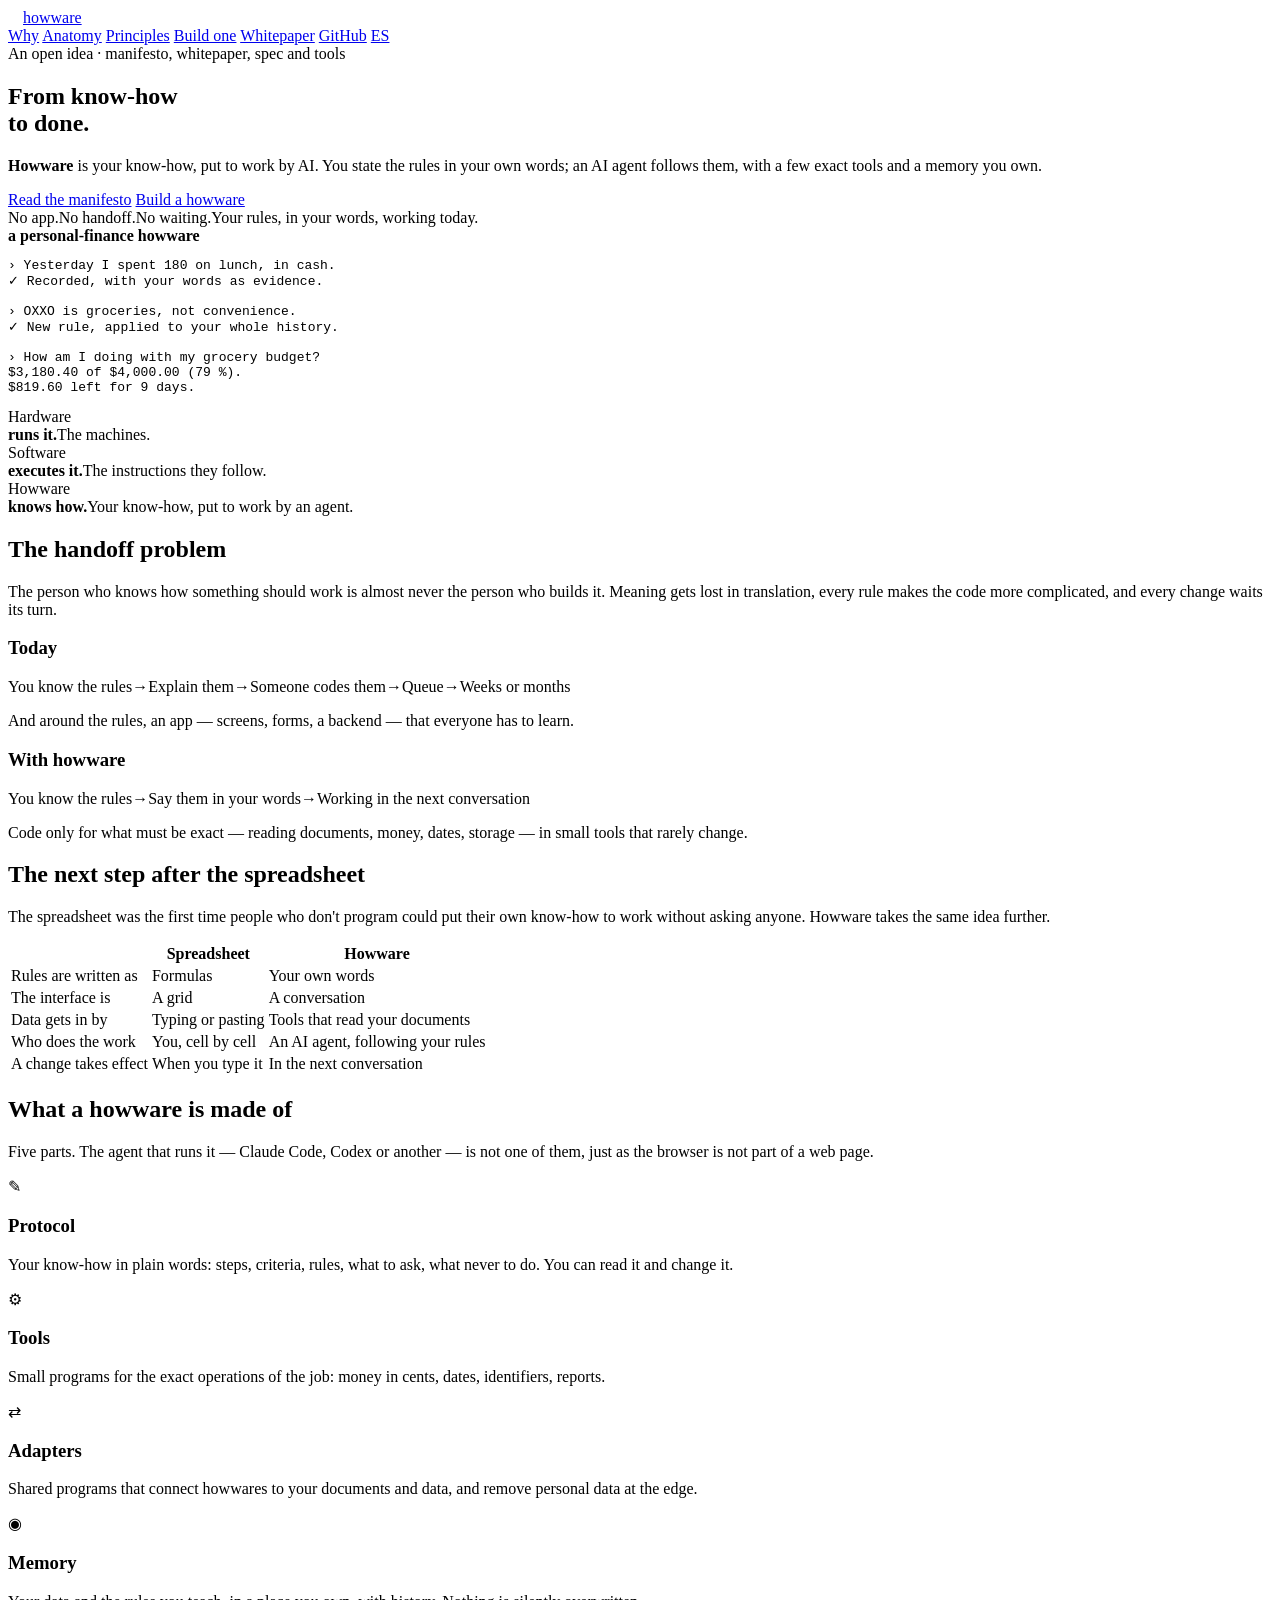
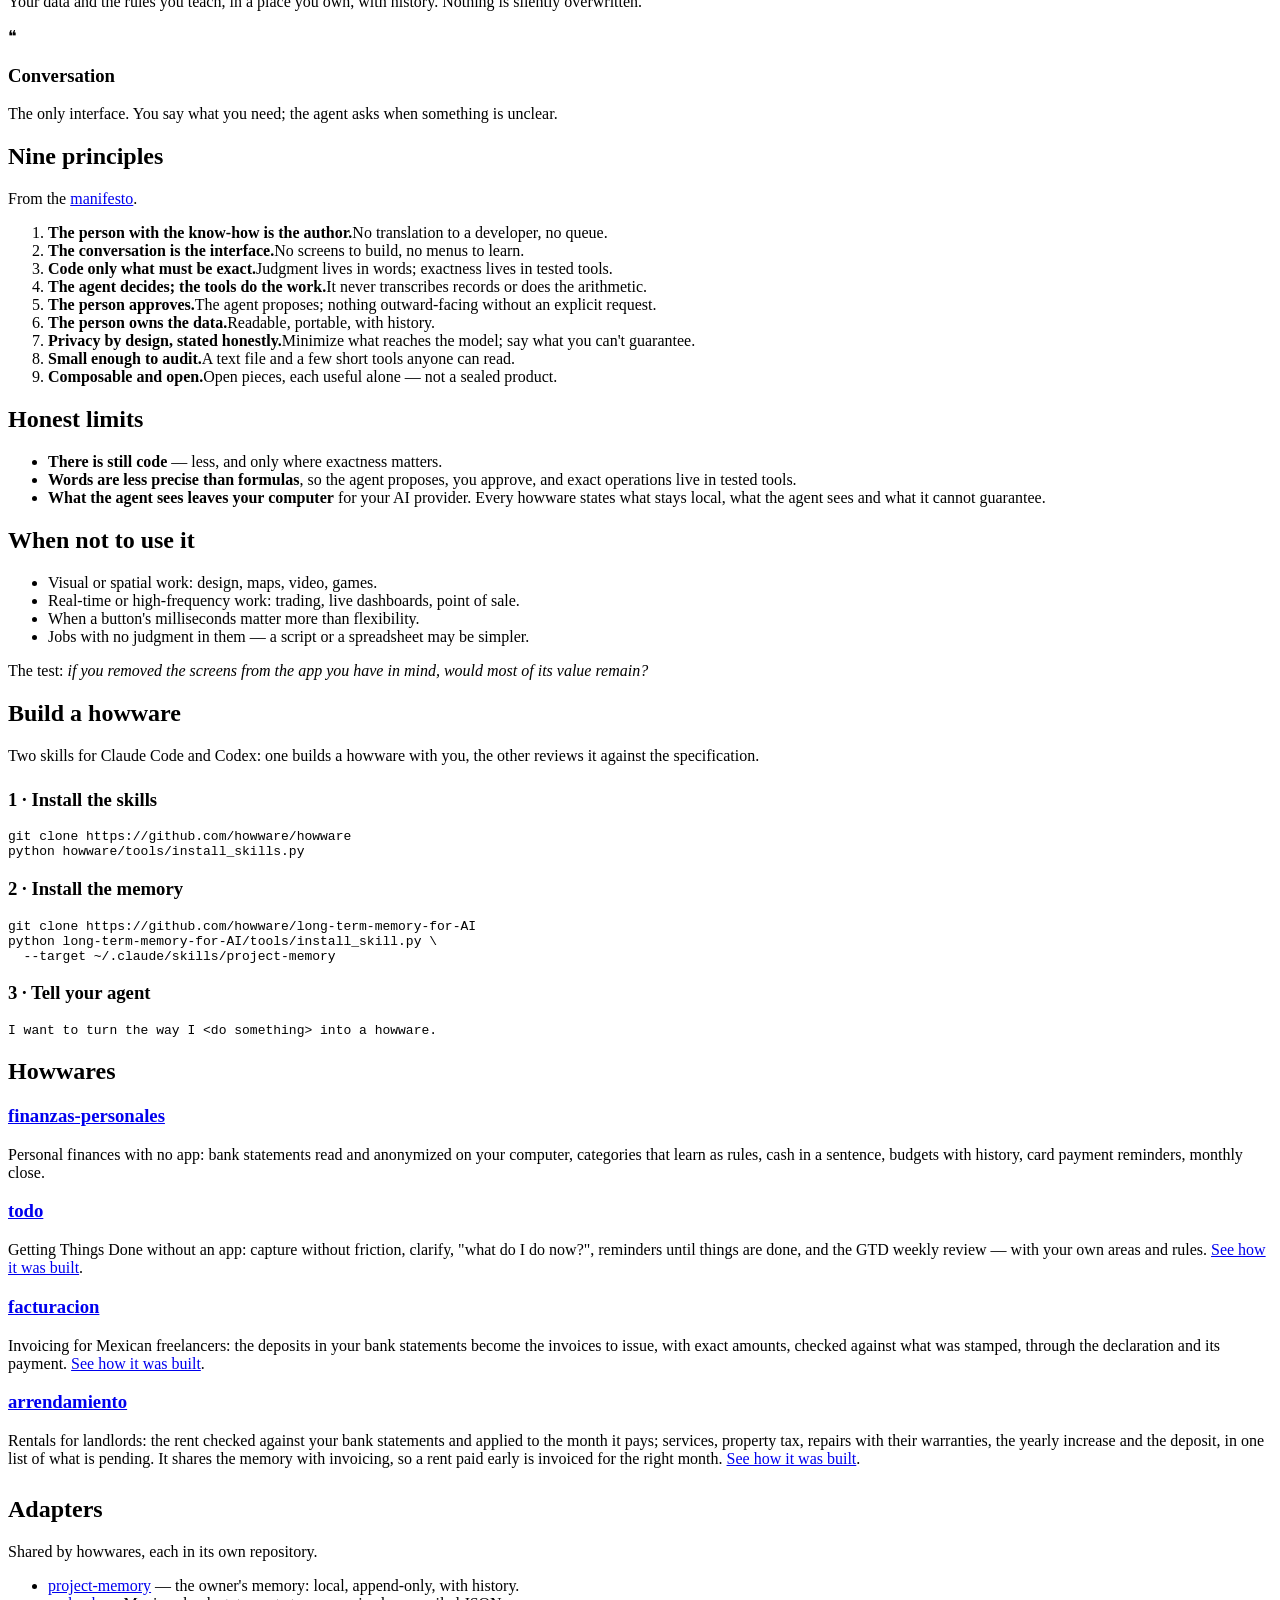
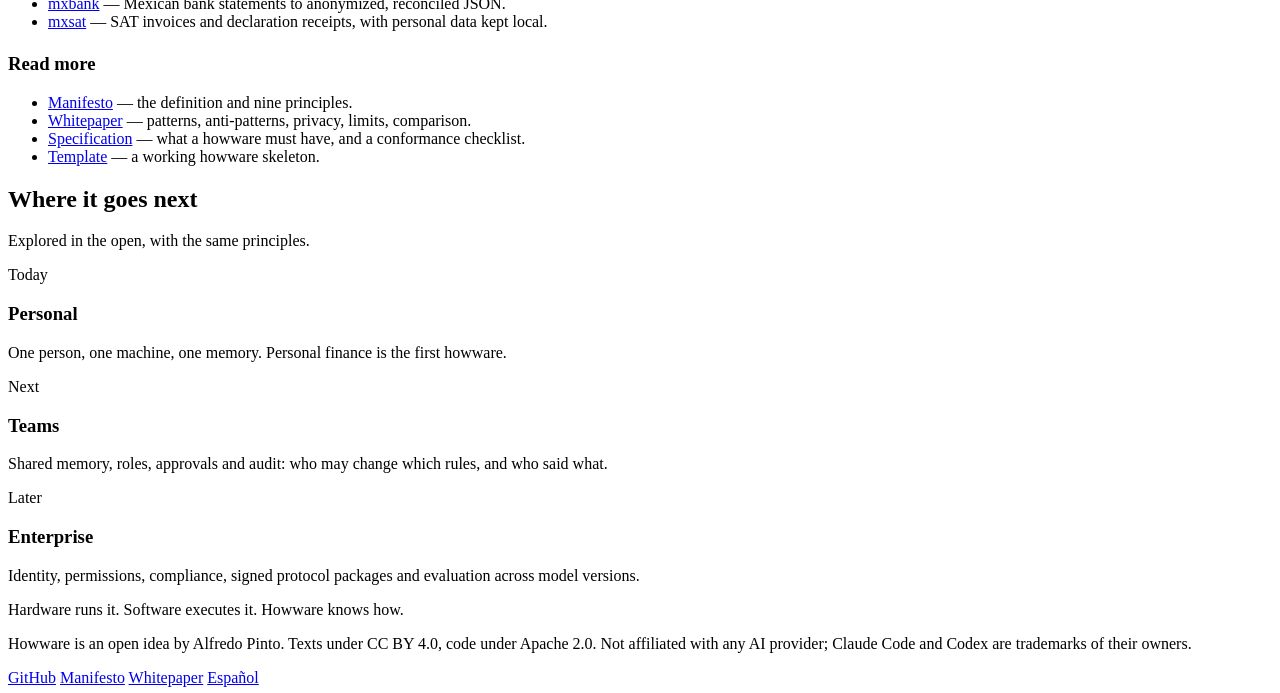
==== index.html @ 6122b5ae "List the arrendamiento howware" ====
<!doctype html>
<html lang="en">
<head>
<meta charset="utf-8">
<meta name="viewport" content="width=device-width, initial-scale=1">
<title>Howware · From know-how to done</title>
<meta name="description" content="Howware: your know-how, put to work by AI. State the rules in your own words; an AI agent follows them, with a few exact tools and a memory you own. No app to build, no one to hand it off to, no waiting.">
<meta property="og:title" content="Howware · From know-how to done">
<meta property="og:description" content="Your know-how, put to work by AI. No app to build, no one to hand it off to, no waiting. The next step after the spreadsheet.">
<meta property="og:type" content="website">
<meta property="og:url" content="https://howware.org/">
<link rel="alternate" hreflang="es" href="https://howware.org/es/">
<link rel="icon" href="data:image/svg+xml,%3Csvg xmlns='http://www.w3.org/2000/svg' viewBox='0 0 32 32'%3E%3Crect width='32' height='32' rx='7' fill='%235a45d6'/%3E%3Cpath d='M10 9v14M22 9v14M10 16h12' stroke='white' stroke-width='3' stroke-linecap='round'/%3E%3C/svg%3E">
<link rel="stylesheet" href="assets/style.css">
</head>
<body>

<header class="nav">
  <div class="wrap">
    <a class="brand" href="./"><span class="logo" aria-hidden="true"><svg width="15" height="15" viewBox="0 0 16 16" fill="none"><path d="M4 2.5v11M12 2.5v11M4 8h8" stroke="#fff" stroke-width="2.2" stroke-linecap="round"/></svg></span>howware</a>
    <nav>
      <a href="#why">Why</a>
      <a href="#anatomy">Anatomy</a>
      <a href="#principles">Principles</a>
      <a href="#build">Build one</a>
      <a href="https://github.com/howware/howware/blob/main/docs/whitepaper.md">Whitepaper</a>
      <a class="keep" href="https://github.com/howware/howware">GitHub</a>
      <a class="keep lang" href="es/" hreflang="es" lang="es">ES</a>
    </nav>
  </div>
</header>

<main>
  <section class="hero">
    <div class="wrap hero-grid">
      <div>
        <span class="eyebrow">An open idea · manifesto, whitepaper, spec and tools</span>
        <h1>From know-how<br>to <span class="hl">done</span>.</h1>
        <p class="lead"><b>Howware</b> is your know-how, put to work by AI. You state the rules in your own words; an AI agent follows them, with a few exact tools and a memory you own.</p>
        <div class="cta">
          <a class="btn primary" href="https://github.com/howware/howware/blob/main/MANIFESTO.md">Read the manifesto</a>
          <a class="btn" href="#build">Build a howware</a>
        </div>
        <div class="slogans"><span>No app.</span><span>No handoff.</span><span>No waiting.</span><span>Your rules, in your words, working today.</span></div>
      </div>
      <div class="term" role="img" aria-label="Example conversation with a personal finance howware">
        <div class="term-bar"><i></i><i></i><i></i><b>a personal-finance howware</b></div>
<pre><span class="u">› Yesterday I spent 180 on lunch, in cash.</span>
<span class="ok">✓</span> Recorded, with your words as evidence.

<span class="u">› OXXO is groceries, not convenience.</span>
<span class="ok">✓</span> New rule, applied to your whole history.

<span class="u">› How am I doing with my grocery budget?</span>
$3,180.40 of $4,000.00 (79 %).
<span class="p">$819.60 left for 9 days.</span></pre>
      </div>
    </div>
  </section>

  <section class="alt">
    <div class="wrap">
      <div class="layers">
        <div class="layer"><div class="k">Hardware</div><b>runs it.</b><span>The machines.</span></div>
        <div class="layer"><div class="k">Software</div><b>executes it.</b><span>The instructions they follow.</span></div>
        <div class="layer now"><div class="k">Howware</div><b>knows how.</b><span>Your know-how, put to work by an agent.</span></div>
      </div>
    </div>
  </section>

  <section id="why">
    <div class="wrap">
      <h2>The handoff problem</h2>
      <p class="sub">The person who knows how something should work is almost never the person who builds it. Meaning gets lost in translation, every rule makes the code more complicated, and every change waits its turn.</p>
      <div class="lanes">
        <div class="lane old">
          <h3>Today</h3>
          <div class="flow"><span class="step">You know the rules</span><span class="arrow">→</span><span class="step">Explain them</span><span class="arrow">→</span><span class="step">Someone codes them</span><span class="arrow">→</span><span class="step">Queue</span><span class="arrow">→</span><span class="step slow">Weeks or months</span></div>
          <p>And around the rules, an app — screens, forms, a backend — that everyone has to learn.</p>
        </div>
        <div class="lane new">
          <h3>With howware</h3>
          <div class="flow"><span class="step">You know the rules</span><span class="arrow">→</span><span class="step">Say them in your words</span><span class="arrow">→</span><span class="step fast">Working in the next conversation</span></div>
          <p>Code only for what must be exact — reading documents, money, dates, storage — in small tools that rarely change.</p>
        </div>
      </div>
    </div>
  </section>

  <section class="alt">
    <div class="wrap">
      <h2>The next step after the spreadsheet</h2>
      <p class="sub">The spreadsheet was the first time people who don't program could put their own know-how to work without asking anyone. Howware takes the same idea further.</p>
      <div class="tablewrap">
        <table class="cmp">
          <thead><tr><th></th><th>Spreadsheet</th><th>Howware</th></tr></thead>
          <tbody>
            <tr><td>Rules are written as</td><td>Formulas</td><td>Your own words</td></tr>
            <tr><td>The interface is</td><td>A grid</td><td>A conversation</td></tr>
            <tr><td>Data gets in by</td><td>Typing or pasting</td><td>Tools that read your documents</td></tr>
            <tr><td>Who does the work</td><td>You, cell by cell</td><td>An AI agent, following your rules</td></tr>
            <tr><td>A change takes effect</td><td>When you type it</td><td>In the next conversation</td></tr>
          </tbody>
        </table>
      </div>
    </div>
  </section>

  <section id="anatomy">
    <div class="wrap">
      <h2>What a howware is made of</h2>
      <p class="sub">Five parts. The agent that runs it — Claude Code, Codex or another — is not one of them, just as the browser is not part of a web page.</p>
      <div class="grid5">
        <div class="card"><div class="ic" aria-hidden="true">✎</div><h3>Protocol</h3><p>Your know-how in plain words: steps, criteria, rules, what to ask, what never to do. You can read it and change it.</p></div>
        <div class="card"><div class="ic" aria-hidden="true">⚙</div><h3>Tools</h3><p>Small programs for the exact operations of the job: money in cents, dates, identifiers, reports.</p></div>
        <div class="card"><div class="ic" aria-hidden="true">⇄</div><h3>Adapters</h3><p>Shared programs that connect howwares to your documents and data, and remove personal data at the edge.</p></div>
        <div class="card"><div class="ic" aria-hidden="true">◉</div><h3>Memory</h3><p>Your data and the rules you teach, in a place you own, with history. Nothing is silently overwritten.</p></div>
        <div class="card"><div class="ic" aria-hidden="true">❝</div><h3>Conversation</h3><p>The only interface. You say what you need; the agent asks when something is unclear.</p></div>
      </div>
    </div>
  </section>

  <section id="principles" class="alt">
    <div class="wrap">
      <h2>Nine principles</h2>
      <p class="sub">From the <a href="https://github.com/howware/howware/blob/main/MANIFESTO.md">manifesto</a>.</p>
      <ol class="principles">
        <li><b>The person with the know-how is the author.</b>No translation to a developer, no queue.</li>
        <li><b>The conversation is the interface.</b>No screens to build, no menus to learn.</li>
        <li><b>Code only what must be exact.</b>Judgment lives in words; exactness lives in tested tools.</li>
        <li><b>The agent decides; the tools do the work.</b>It never transcribes records or does the arithmetic.</li>
        <li><b>The person approves.</b>The agent proposes; nothing outward-facing without an explicit request.</li>
        <li><b>The person owns the data.</b>Readable, portable, with history.</li>
        <li><b>Privacy by design, stated honestly.</b>Minimize what reaches the model; say what you can't guarantee.</li>
        <li><b>Small enough to audit.</b>A text file and a few short tools anyone can read.</li>
        <li><b>Composable and open.</b>Open pieces, each useful alone — not a sealed product.</li>
      </ol>
    </div>
  </section>

  <section>
    <div class="wrap grid2">
      <div>
        <h2>Honest limits</h2>
        <ul class="plain">
          <li><b>There is still code</b> — less, and only where exactness matters.</li>
          <li><b>Words are less precise than formulas</b>, so the agent proposes, you approve, and exact operations live in tested tools.</li>
          <li><b>What the agent sees leaves your computer</b> for your AI provider. Every howware states what stays local, what the agent sees and what it cannot guarantee.</li>
        </ul>
      </div>
      <div>
        <h2>When not to use it</h2>
        <ul class="plain">
          <li>Visual or spatial work: design, maps, video, games.</li>
          <li>Real-time or high-frequency work: trading, live dashboards, point of sale.</li>
          <li>When a button's milliseconds matter more than flexibility.</li>
          <li>Jobs with no judgment in them — a script or a spreadsheet may be simpler.</li>
        </ul>
        <p style="color:var(--text-2);margin:14px 0 0">The test: <i>if you removed the screens from the app you have in mind, would most of its value remain?</i></p>
      </div>
    </div>
  </section>

  <section id="build" class="alt install">
    <div class="wrap grid2">
      <div>
        <h2>Build a howware</h2>
        <p class="sub" style="margin-bottom:24px">Two skills for Claude Code and Codex: one builds a howware with you, the other reviews it against the specification.</p>
        <h3>1 · Install the skills</h3>
<pre>git clone https://github.com/howware/howware
python howware/tools/install_skills.py</pre>
        <h3>2 · Install the memory</h3>
<pre>git clone https://github.com/howware/long-term-memory-for-AI
python long-term-memory-for-AI/tools/install_skill.py \
  --target ~/.claude/skills/project-memory</pre>
        <h3>3 · Tell your agent</h3>
<pre>I want to turn the way I &lt;do something&gt; into a howware.</pre>
      </div>
      <div>
        <h2 style="font-size:24px">Howwares</h2>
        <div class="card" style="margin-top:12px">
          <h3><a href="https://github.com/howware/finanzas-personales">finanzas-personales</a></h3>
          <p>Personal finances with no app: bank statements read and anonymized on your computer, categories that learn as rules, cash in a sentence, budgets with history, card payment reminders, monthly close.</p>
        </div>
        <div class="card" style="margin-top:12px">
          <h3><a href="https://github.com/howware/todo">todo</a></h3>
          <p>Getting Things Done without an app: capture without friction, clarify, "what do I do now?", reminders until things are done, and the GTD weekly review — with your own areas and rules. <a href="https://github.com/howware/todo/blob/main/docs/building.md">See how it was built</a>.</p>
        </div>
        <div class="card" style="margin-top:12px">
          <h3><a href="https://github.com/howware/facturacion">facturacion</a></h3>
          <p>Invoicing for Mexican freelancers: the deposits in your bank statements become the invoices to issue, with exact amounts, checked against what was stamped, through the declaration and its payment. <a href="https://github.com/howware/facturacion/blob/main/docs/building.md">See how it was built</a>.</p>
        </div>
        <div class="card" style="margin-top:12px">
          <h3><a href="https://github.com/howware/arrendamiento">arrendamiento</a></h3>
          <p>Rentals for landlords: the rent checked against your bank statements and applied to the month it pays; services, property tax, repairs with their warranties, the yearly increase and the deposit, in one list of what is pending. It shares the memory with invoicing, so a rent paid early is invoiced for the right month. <a href="https://github.com/howware/arrendamiento/blob/main/docs/building.md">See how it was built</a>.</p>
        </div>
        <h2 style="font-size:24px;margin-top:28px">Adapters</h2>
        <p class="sub" style="margin-bottom:0">Shared by howwares, each in its own repository.</p>
        <ul class="plain">
          <li><a href="https://github.com/howware/long-term-memory-for-AI">project-memory</a> — the owner's memory: local, append-only, with history.</li>
          <li><a href="https://github.com/howware/mx-bank-statement-reader">mxbank</a> — Mexican bank statements to anonymized, reconciled JSON.</li>
          <li><a href="https://github.com/howware/mx-sat-documents">mxsat</a> — SAT invoices and declaration receipts, with personal data kept local.</li>
        </ul>
        <h3 style="margin-top:22px">Read more</h3>
        <ul class="plain">
          <li><a href="https://github.com/howware/howware/blob/main/MANIFESTO.md">Manifesto</a> — the definition and nine principles.</li>
          <li><a href="https://github.com/howware/howware/blob/main/docs/whitepaper.md">Whitepaper</a> — patterns, anti-patterns, privacy, limits, comparison.</li>
          <li><a href="https://github.com/howware/howware/blob/main/docs/spec.md">Specification</a> — what a howware must have, and a conformance checklist.</li>
          <li><a href="https://github.com/howware/howware/tree/main/template">Template</a> — a working howware skeleton.</li>
        </ul>
      </div>
    </div>
  </section>

  <section>
    <div class="wrap">
      <h2>Where it goes next</h2>
      <p class="sub">Explored in the open, with the same principles.</p>
      <div class="road">
        <div class="cur"><span class="tag">Today</span><h3>Personal</h3><p>One person, one machine, one memory. Personal finance is the first howware.</p></div>
        <div><span class="tag">Next</span><h3>Teams</h3><p>Shared memory, roles, approvals and audit: who may change which rules, and who said what.</p></div>
        <div><span class="tag">Later</span><h3>Enterprise</h3><p>Identity, permissions, compliance, signed protocol packages and evaluation across model versions.</p></div>
      </div>
    </div>
  </section>

  <section class="alt">
    <div class="wrap">
      <p class="quote">Hardware runs it. Software executes it. <span>Howware knows how.</span></p>
    </div>
  </section>
</main>

<footer>
  <div class="wrap">
    <p>Howware is an open idea by Alfredo Pinto. Texts under CC BY 4.0, code under Apache 2.0. Not affiliated with any AI provider; Claude Code and Codex are trademarks of their owners.</p>
    <nav>
      <a href="https://github.com/howware/howware">GitHub</a>
      <a href="https://github.com/howware/howware/blob/main/MANIFESTO.md">Manifesto</a>
      <a href="https://github.com/howware/howware/blob/main/docs/whitepaper.md">Whitepaper</a>
      <a href="es/" hreflang="es" lang="es">Español</a>
    </nav>
  </div>
</footer>

</body>
</html>
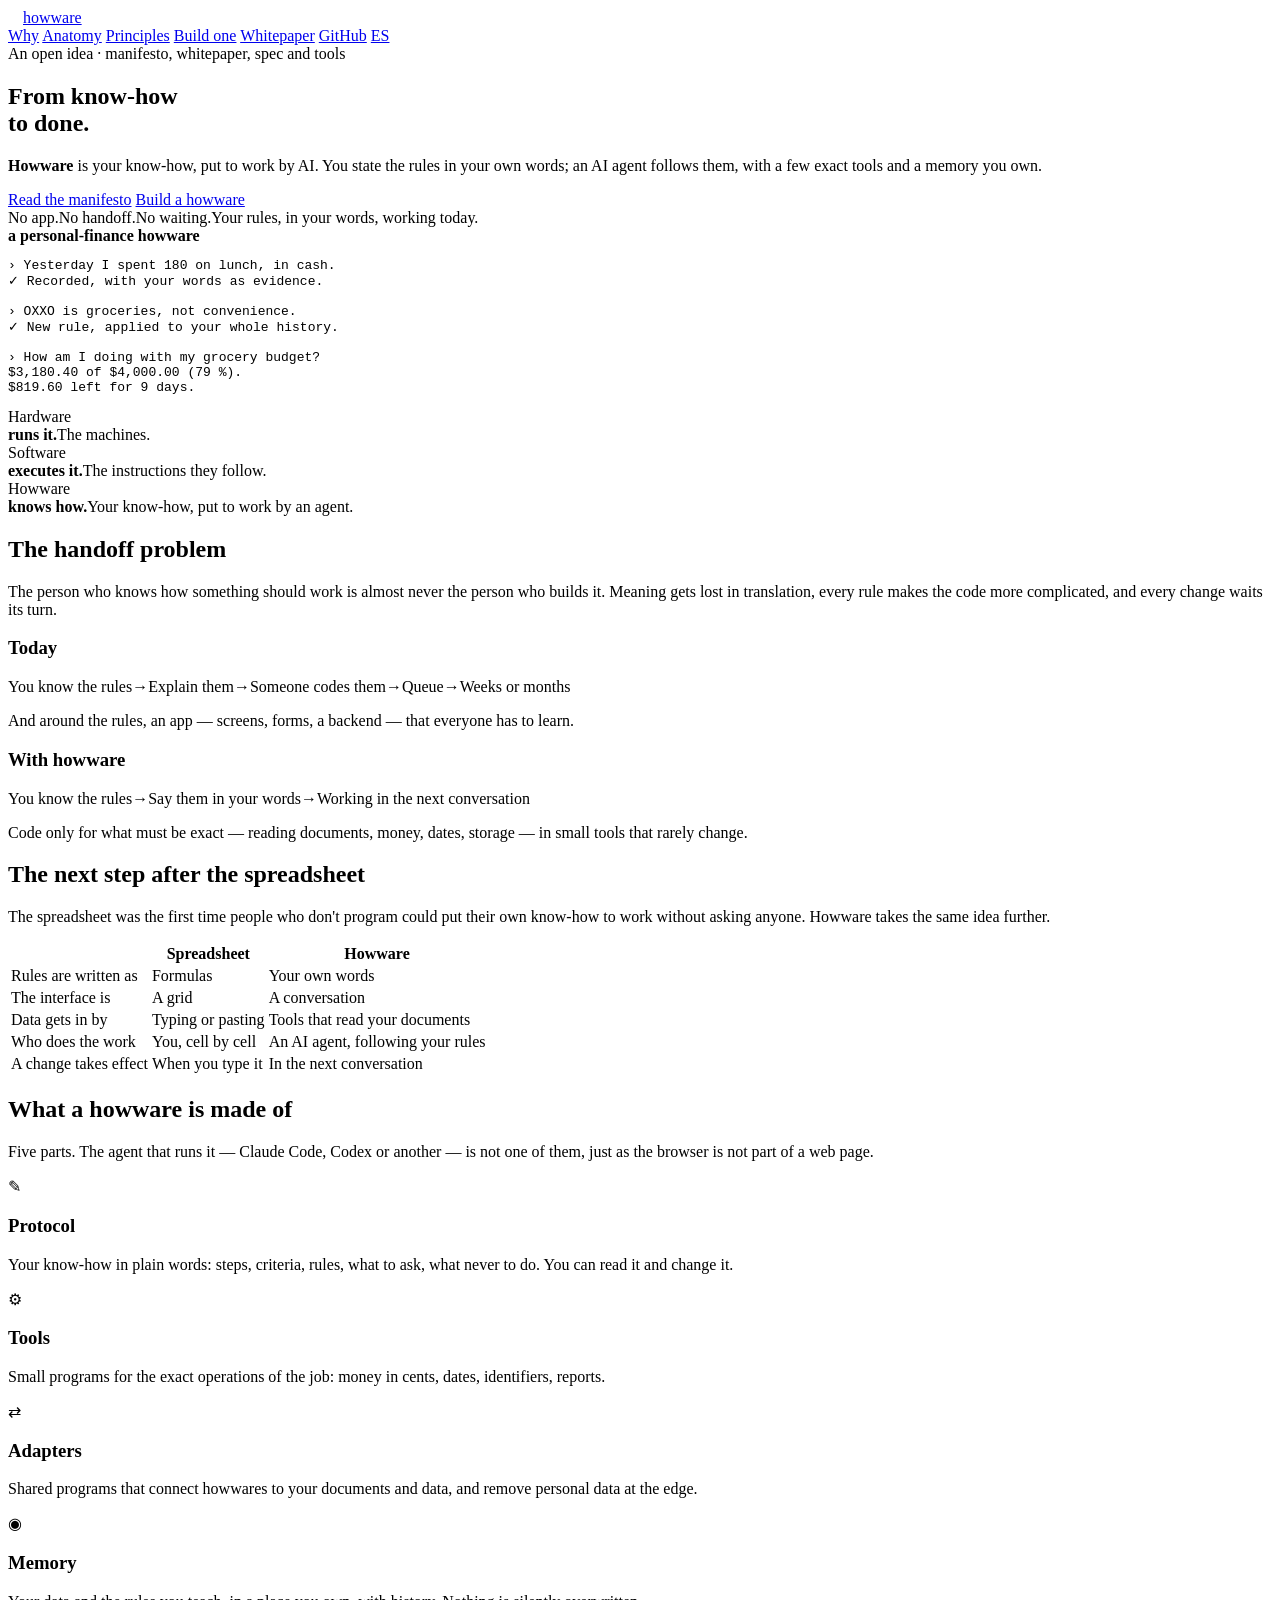
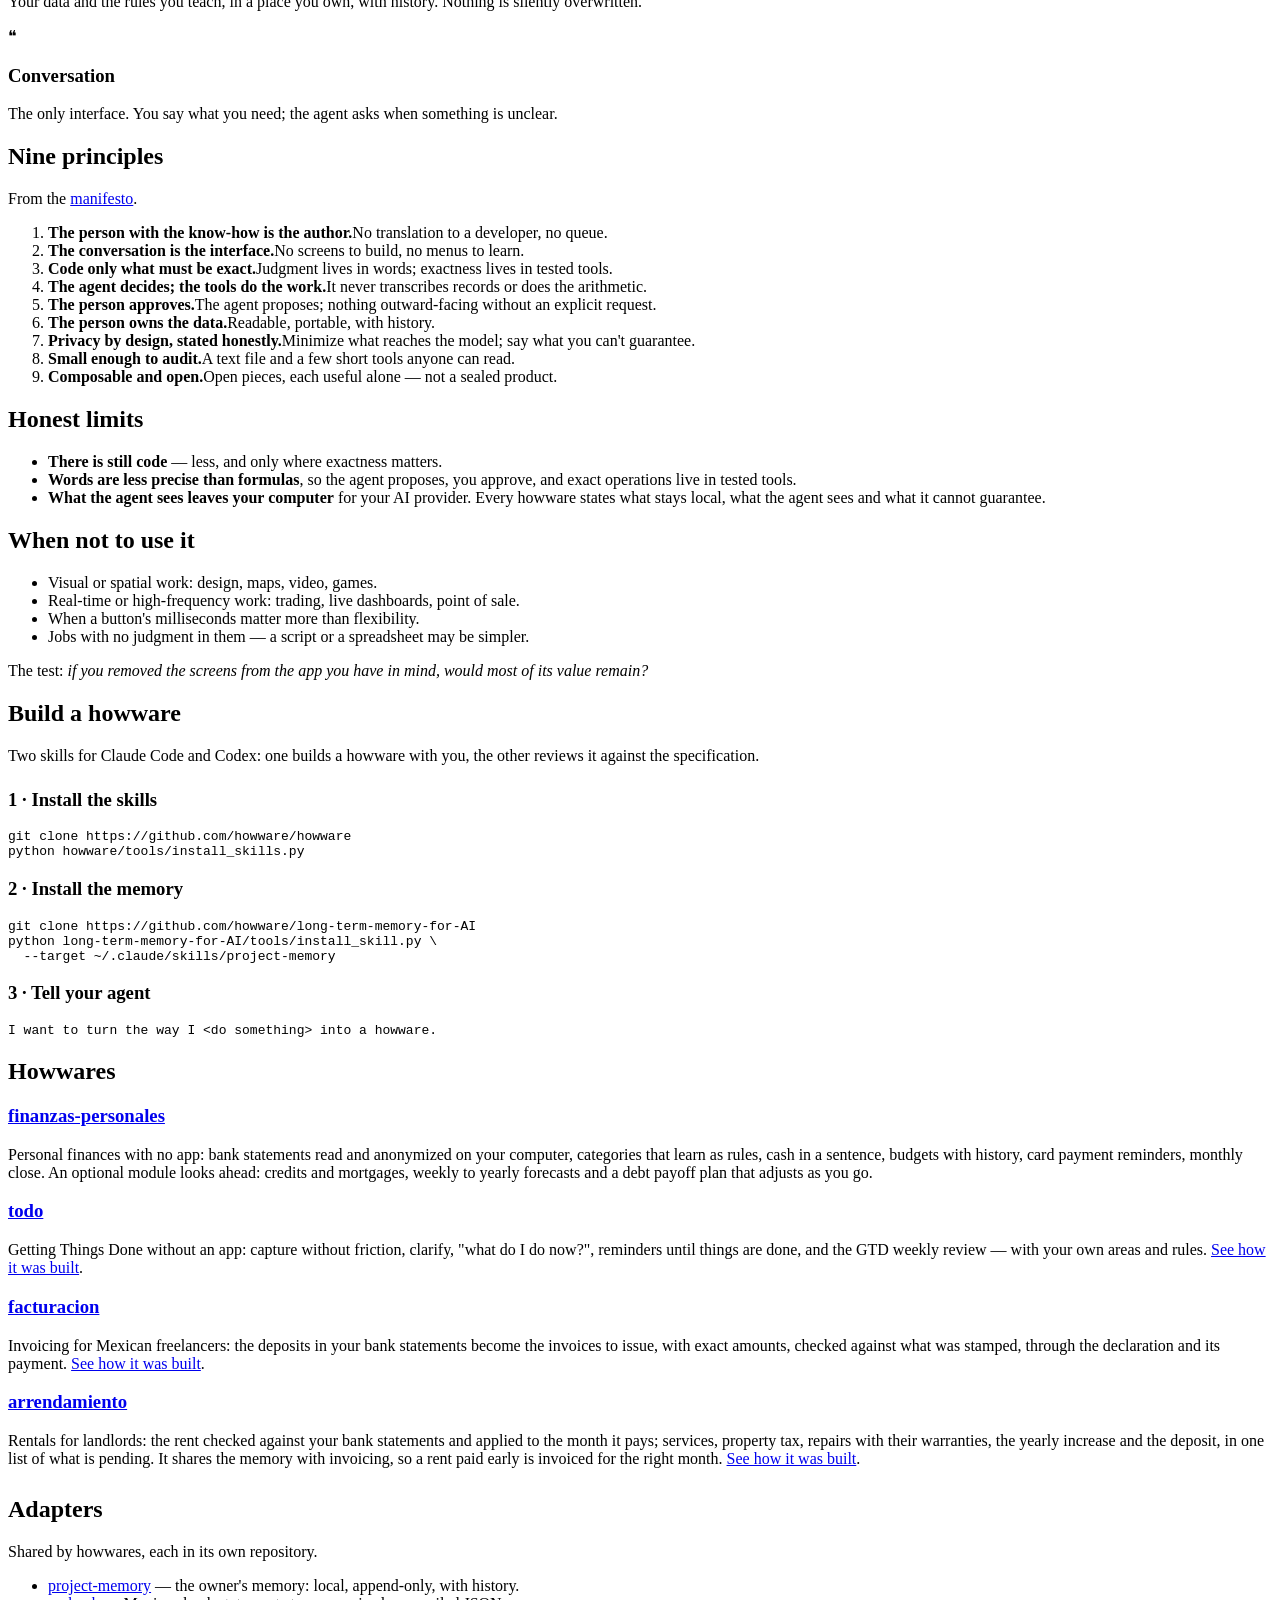
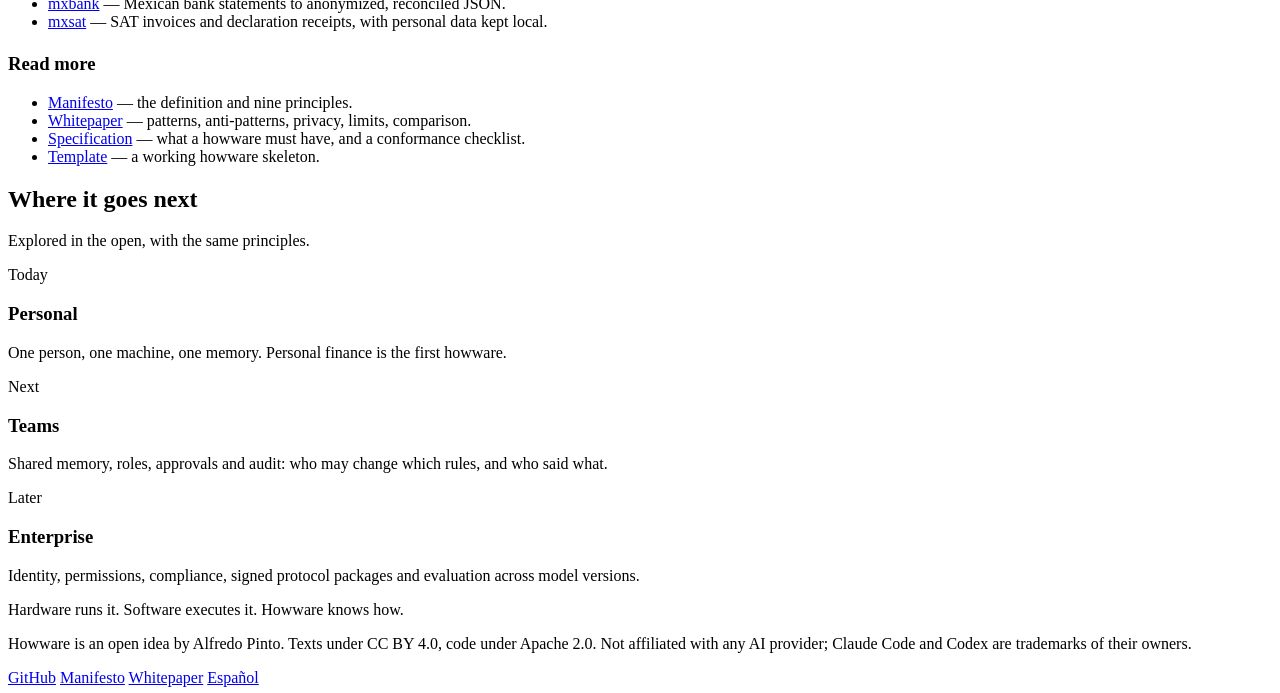
==== commit 6ffde6cc: "finanzas-personales: mention the optional compromisos module" ====
--- a/index.html
+++ b/index.html
@@ -180,7 +180,7 @@
         <h2 style="font-size:24px">Howwares</h2>
         <div class="card" style="margin-top:12px">
           <h3><a href="https://github.com/howware/finanzas-personales">finanzas-personales</a></h3>
-          <p>Personal finances with no app: bank statements read and anonymized on your computer, categories that learn as rules, cash in a sentence, budgets with history, card payment reminders, monthly close.</p>
+          <p>Personal finances with no app: bank statements read and anonymized on your computer, categories that learn as rules, cash in a sentence, budgets with history, card payment reminders, monthly close. An optional module looks ahead: credits and mortgages, weekly to yearly forecasts and a debt payoff plan that adjusts as you go.</p>
         </div>
         <div class="card" style="margin-top:12px">
           <h3><a href="https://github.com/howware/todo">todo</a></h3>
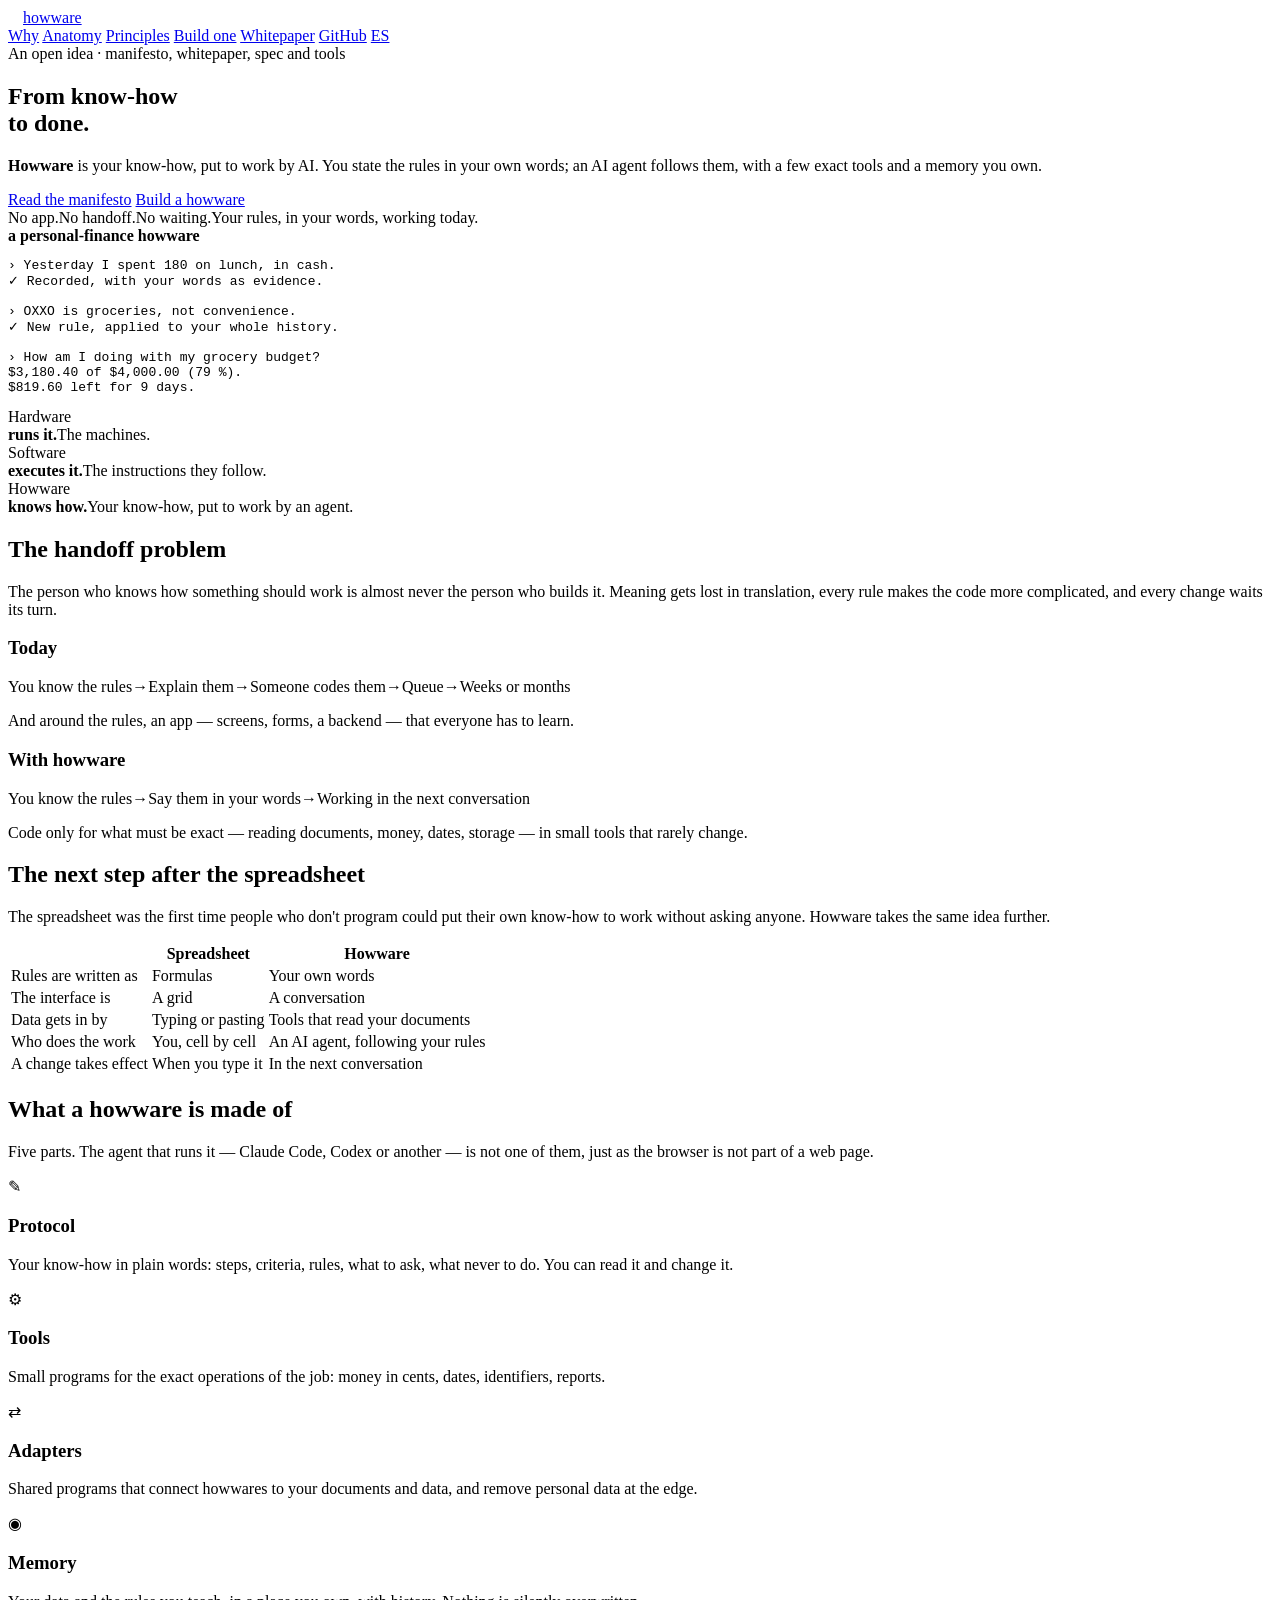
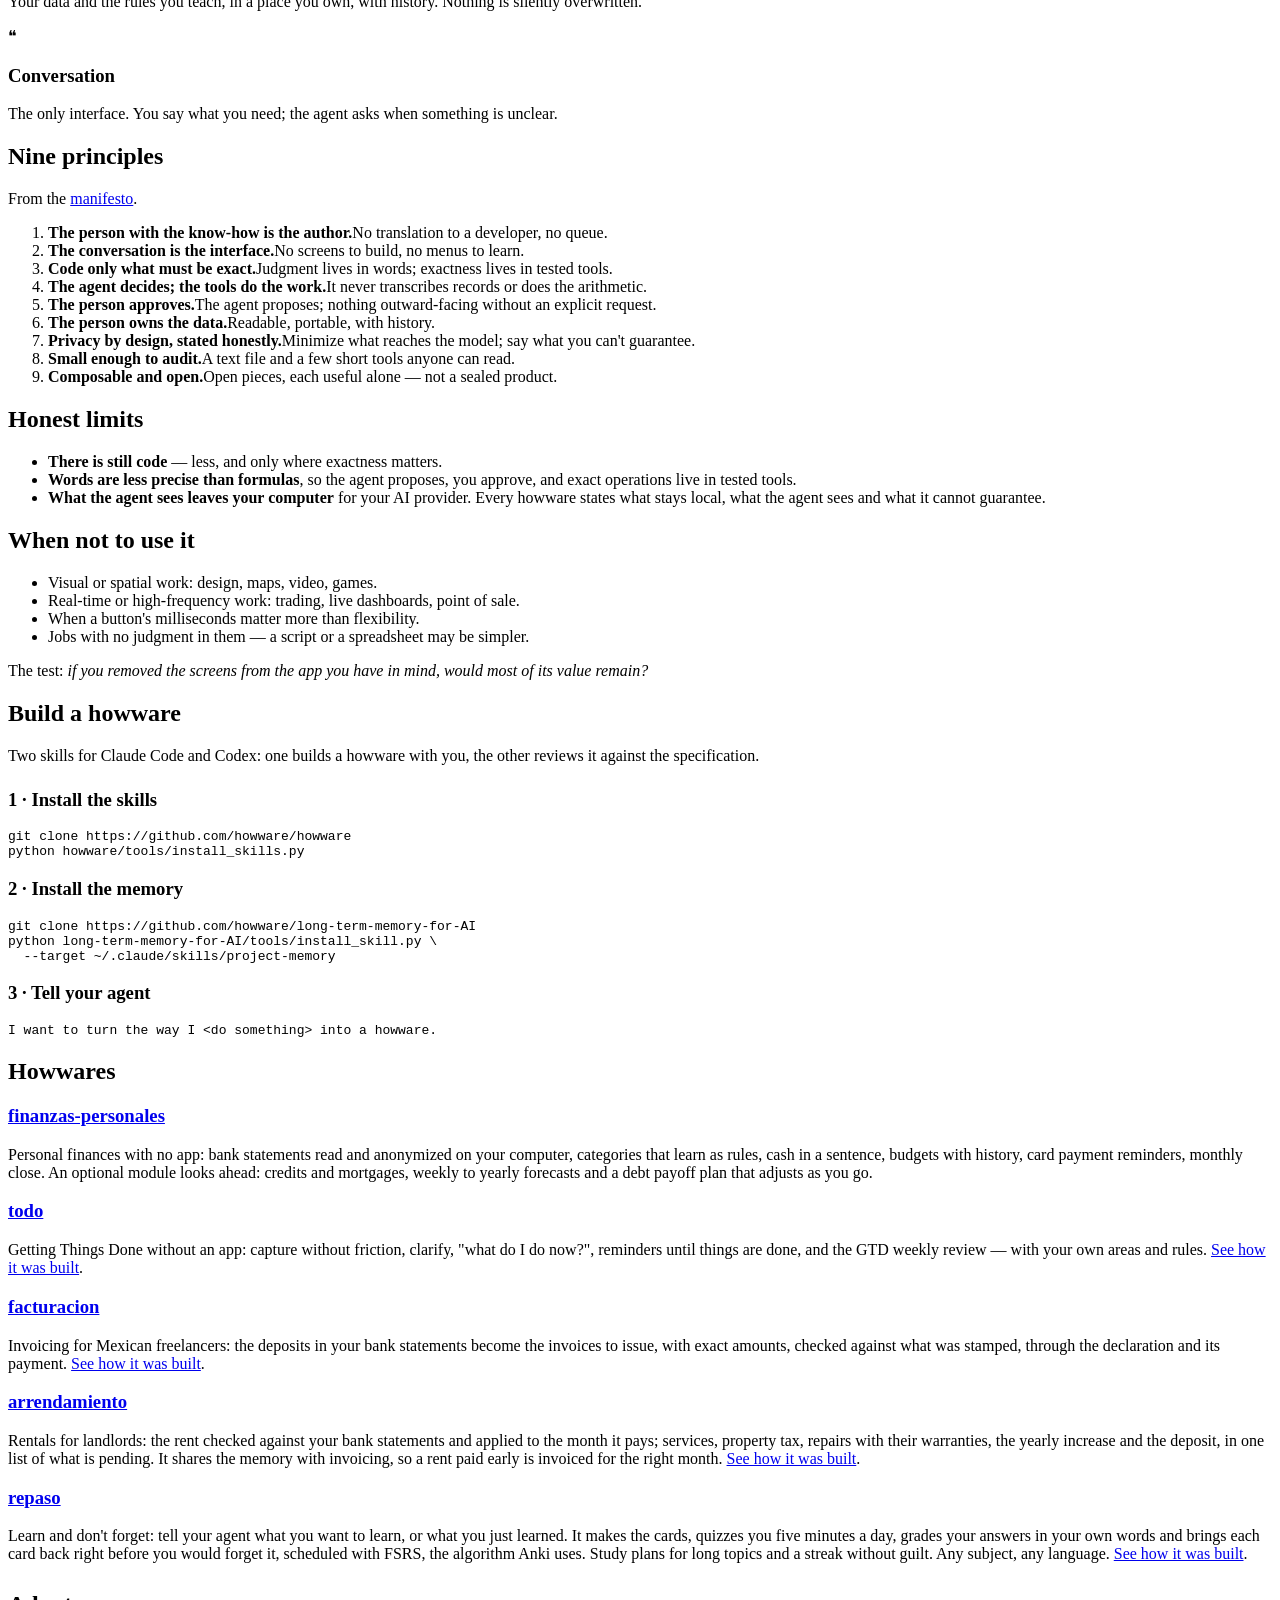
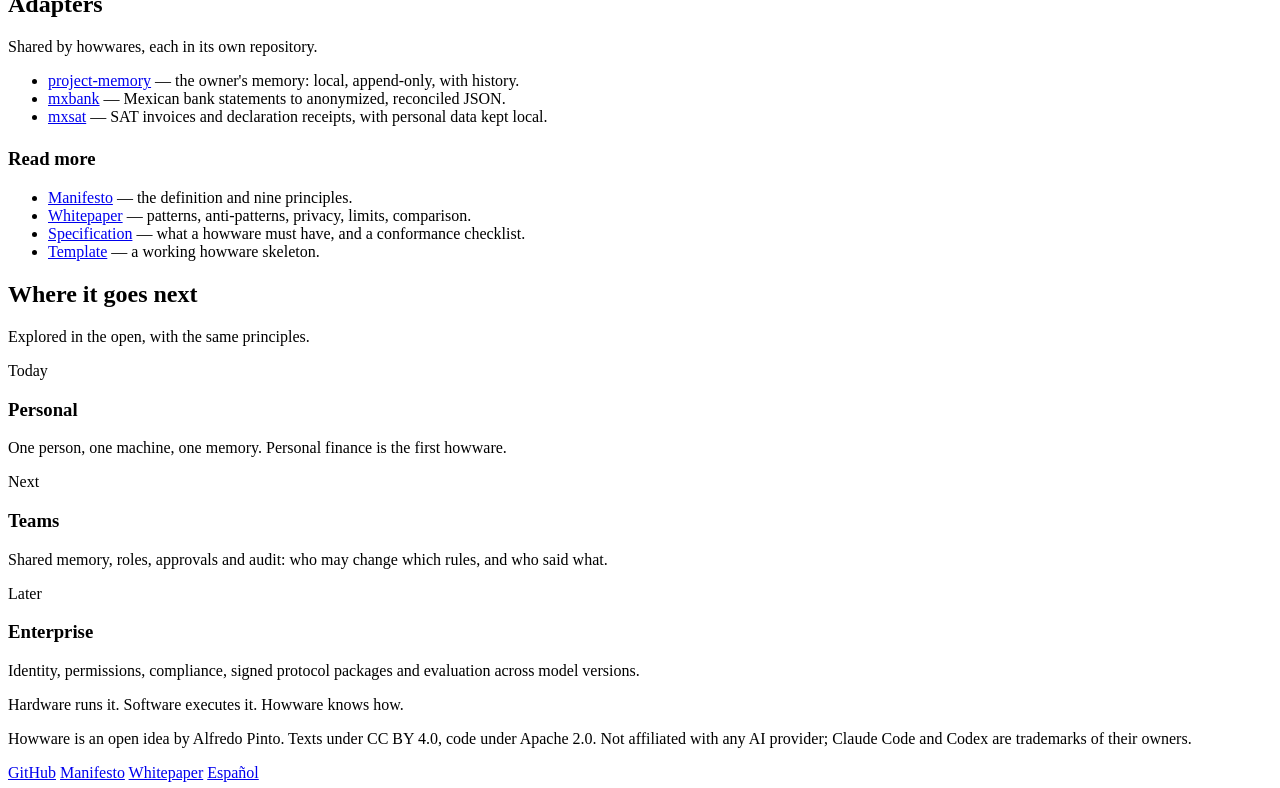
==== commit d8f1321a: "List the repaso howware" ====
--- a/index.html
+++ b/index.html
@@ -194,6 +194,10 @@
           <h3><a href="https://github.com/howware/arrendamiento">arrendamiento</a></h3>
           <p>Rentals for landlords: the rent checked against your bank statements and applied to the month it pays; services, property tax, repairs with their warranties, the yearly increase and the deposit, in one list of what is pending. It shares the memory with invoicing, so a rent paid early is invoiced for the right month. <a href="https://github.com/howware/arrendamiento/blob/main/docs/building.md">See how it was built</a>.</p>
         </div>
+        <div class="card" style="margin-top:12px">
+          <h3><a href="https://github.com/howware/repaso">repaso</a></h3>
+          <p>Learn and don't forget: tell your agent what you want to learn, or what you just learned. It makes the cards, quizzes you five minutes a day, grades your answers in your own words and brings each card back right before you would forget it, scheduled with FSRS, the algorithm Anki uses. Study plans for long topics and a streak without guilt. Any subject, any language. <a href="https://github.com/howware/repaso/blob/main/docs/building.md">See how it was built</a>.</p>
+        </div>
         <h2 style="font-size:24px;margin-top:28px">Adapters</h2>
         <p class="sub" style="margin-bottom:0">Shared by howwares, each in its own repository.</p>
         <ul class="plain">
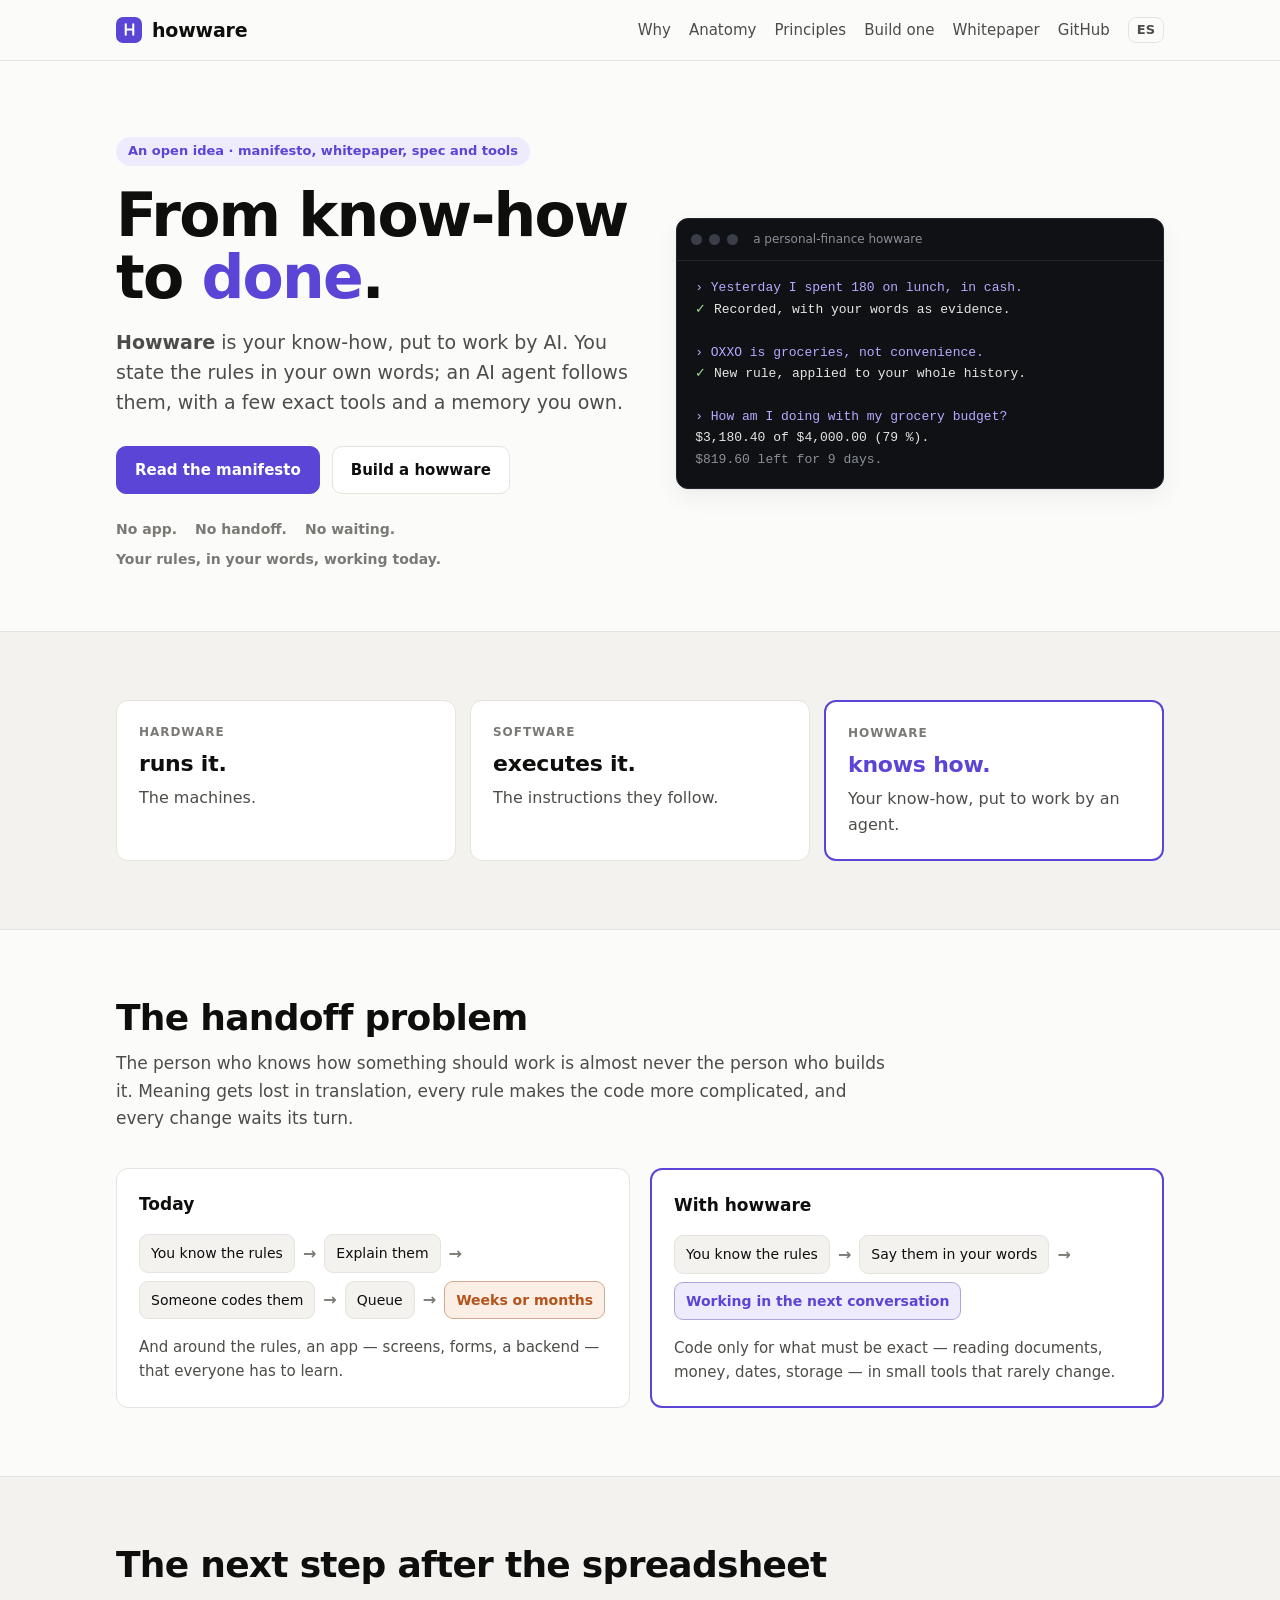
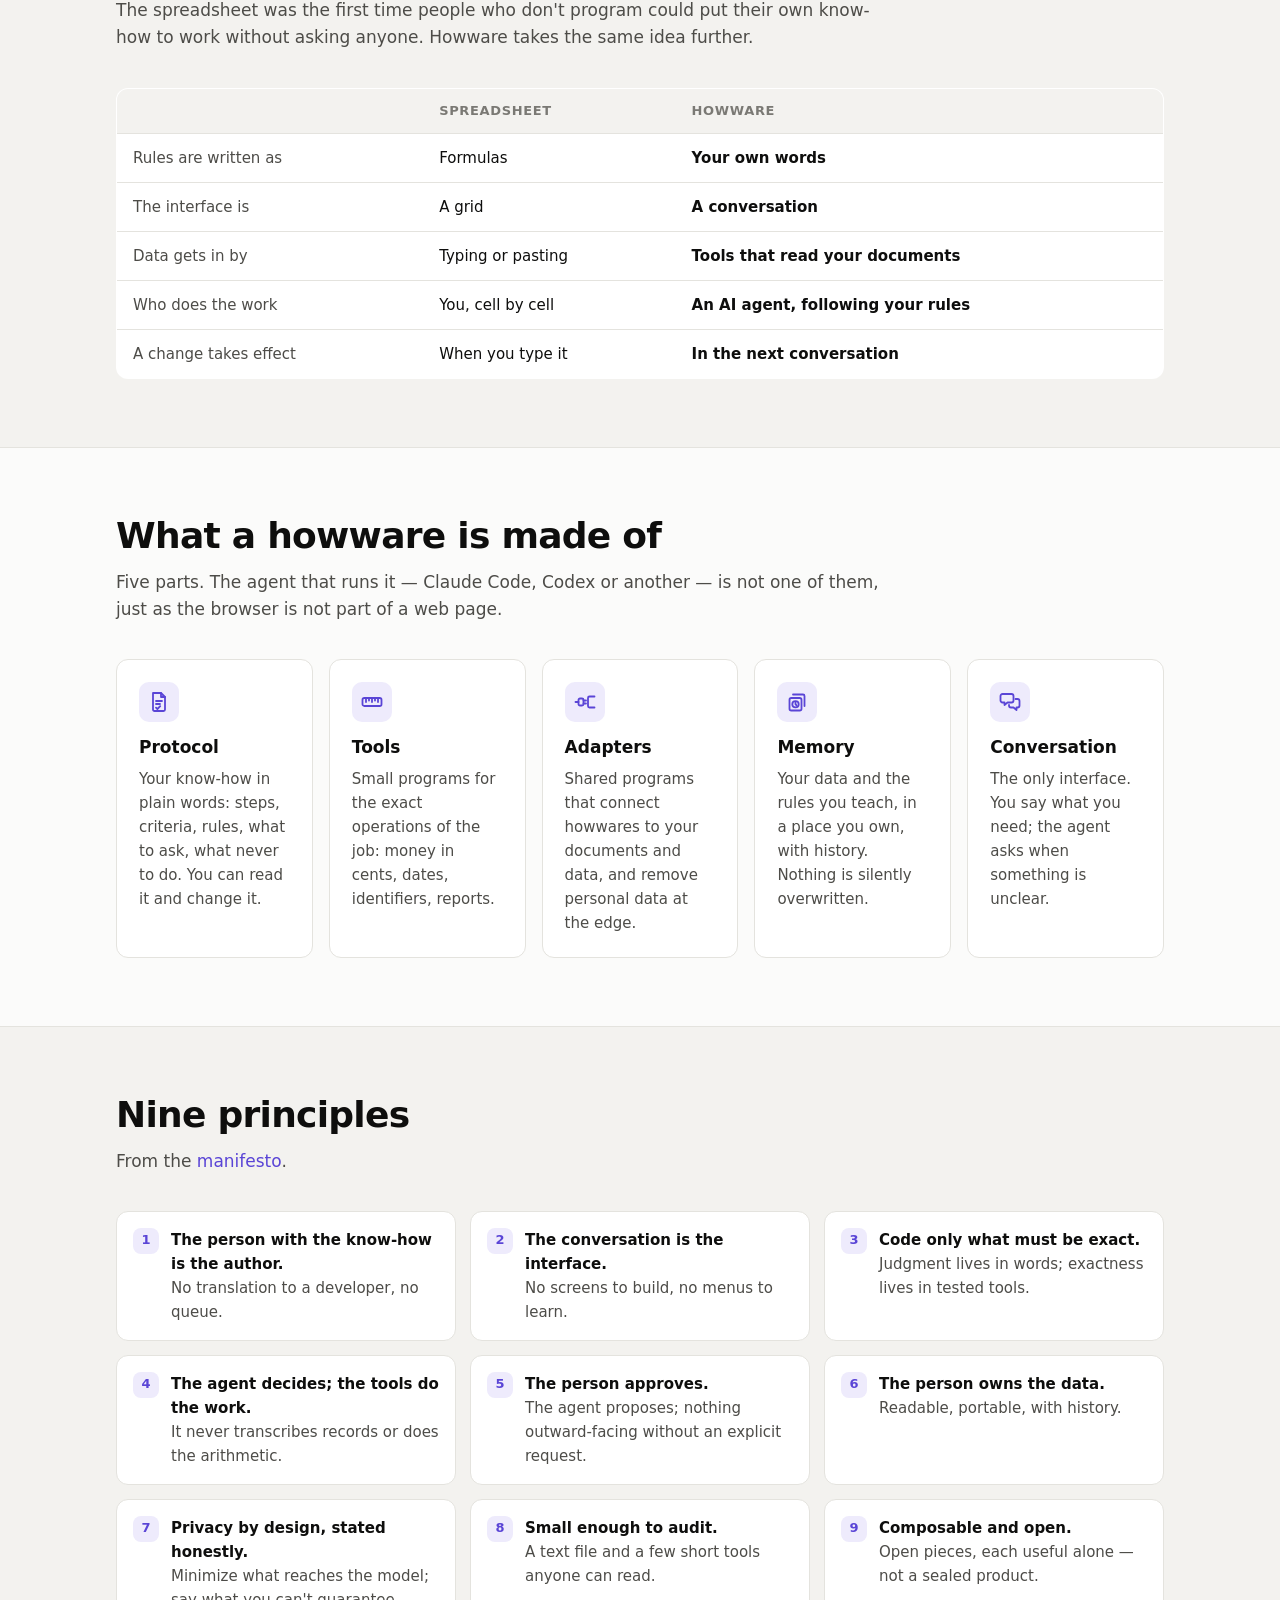
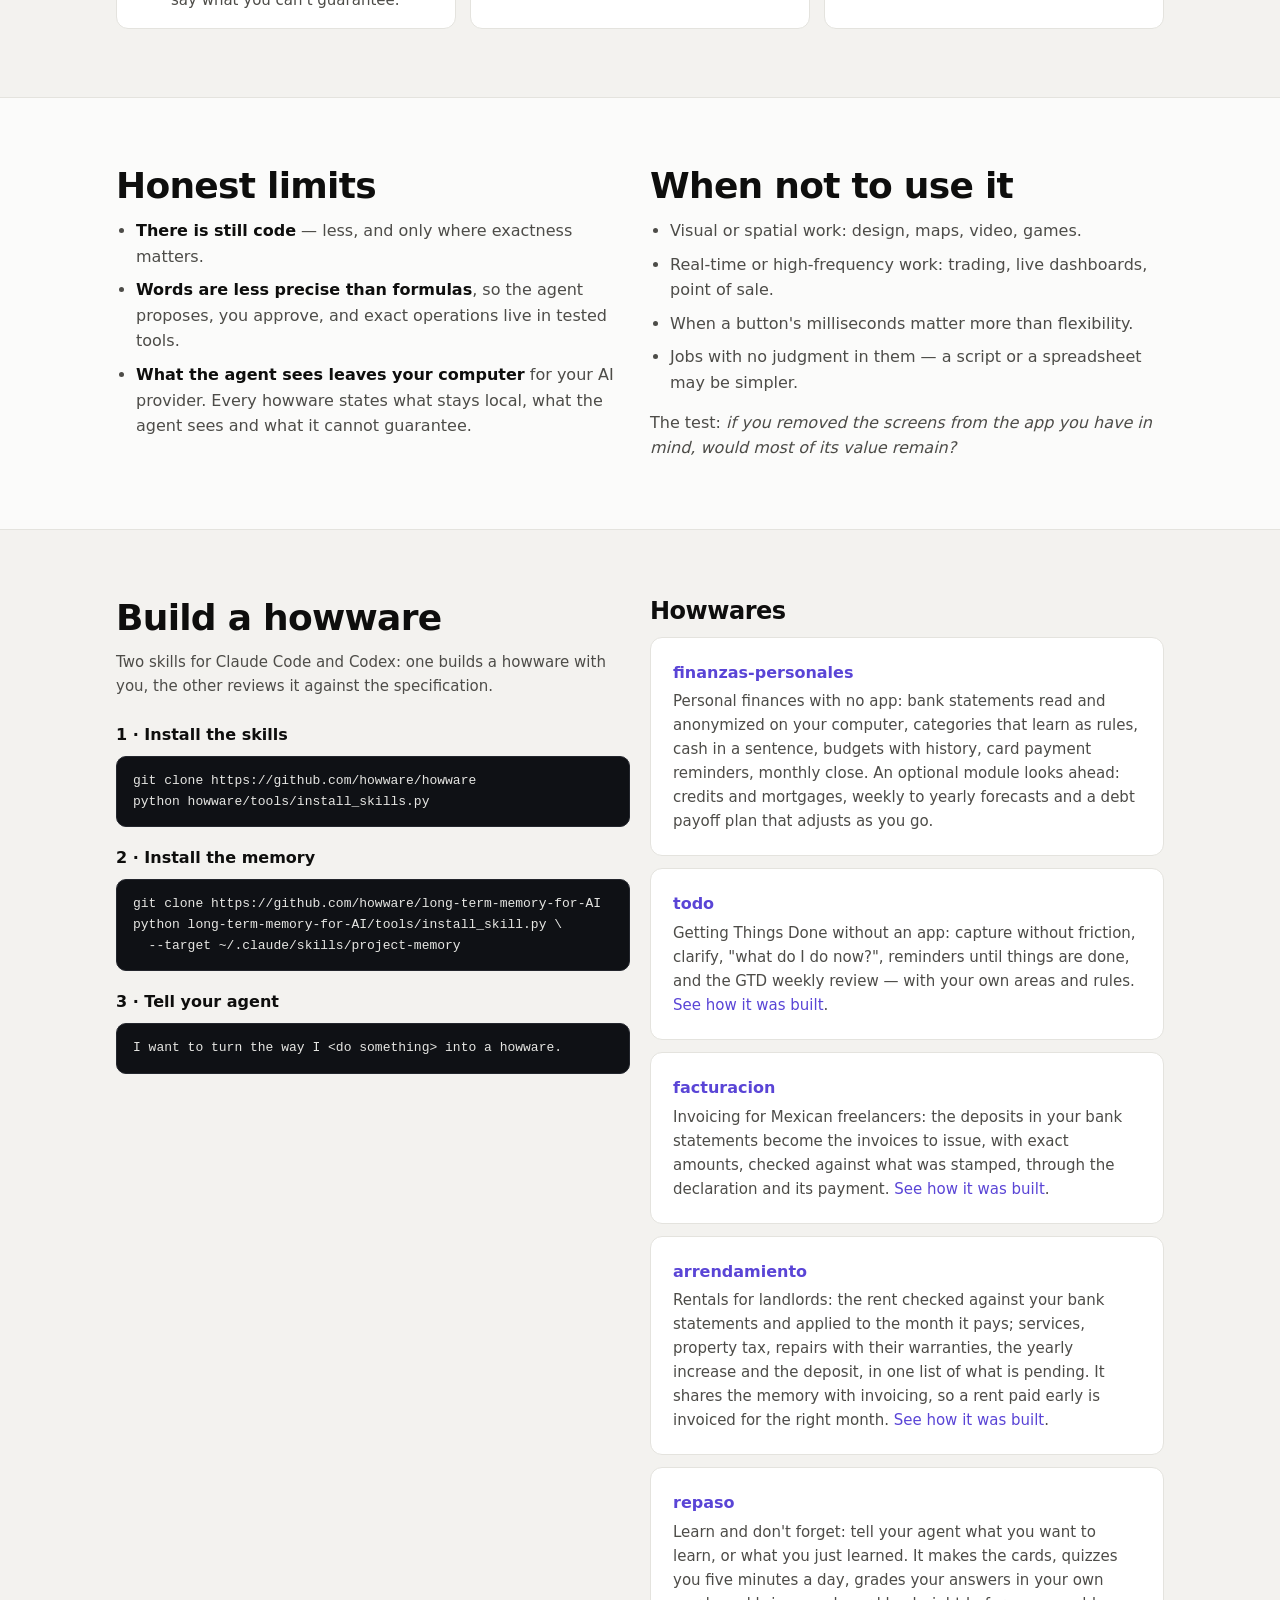
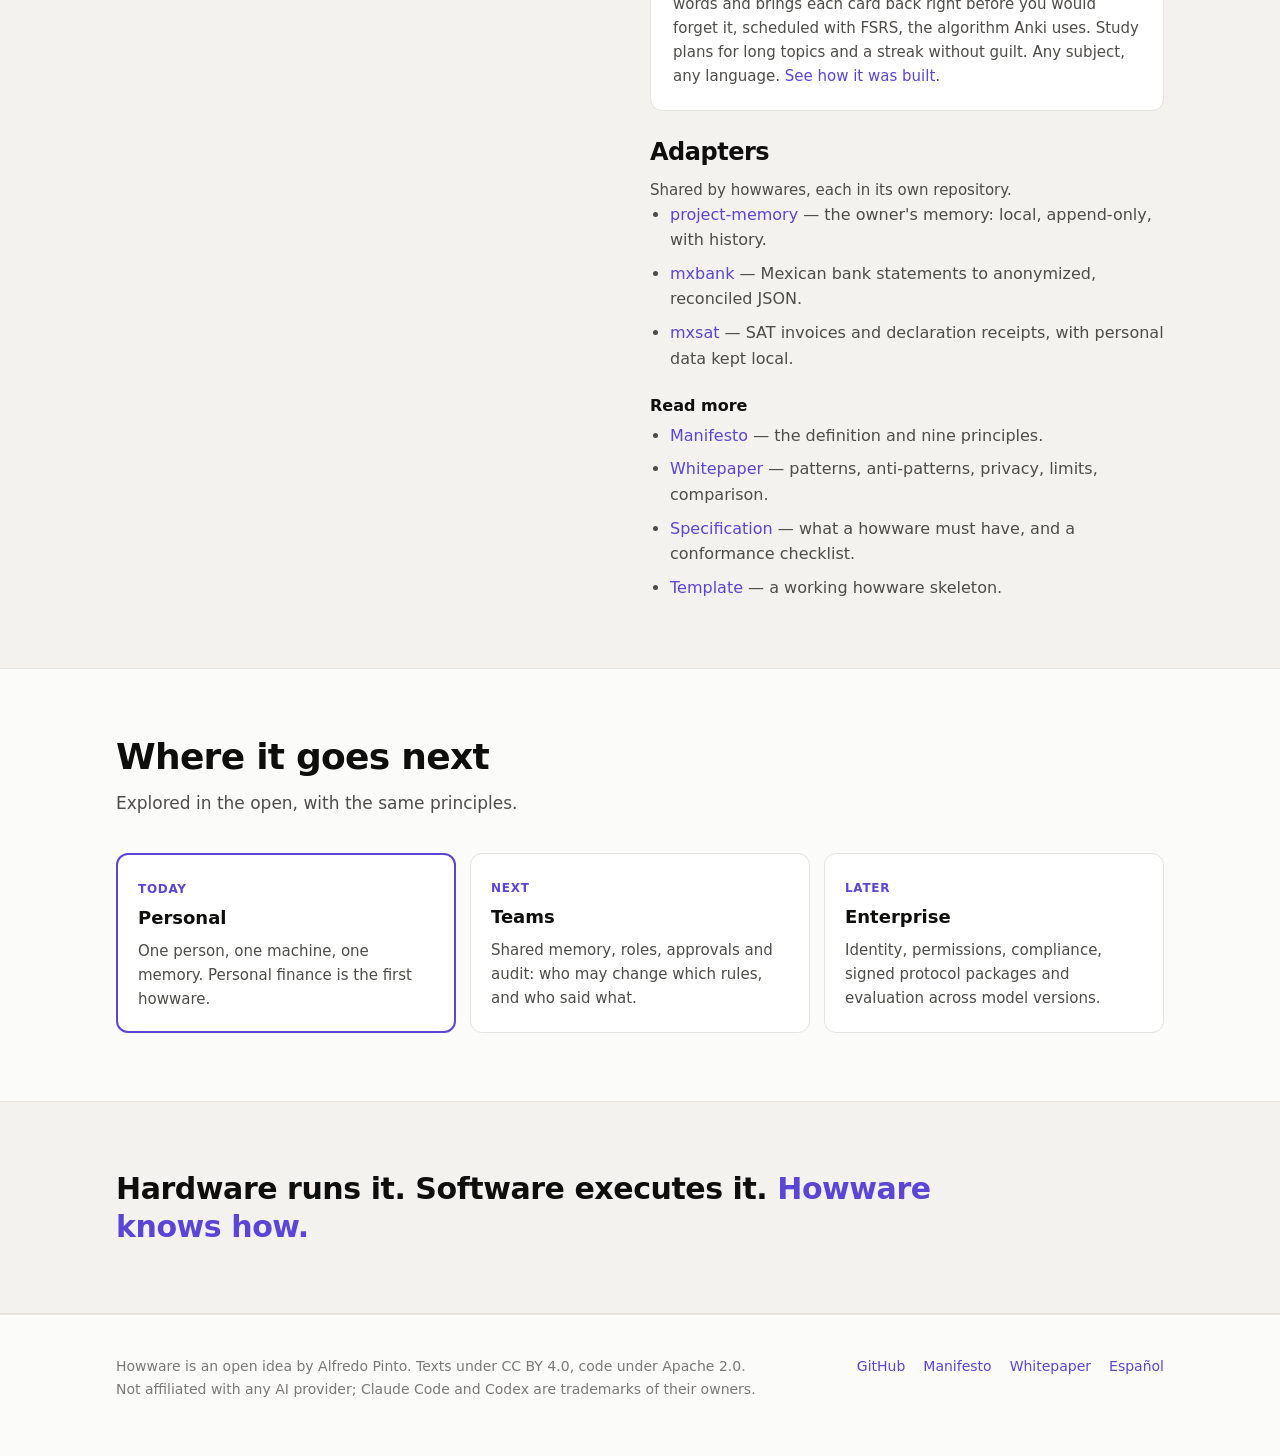
==== commit 8d21fec6: "Original icons for the five parts of a howware" ====
--- a/index.html
+++ b/index.html
@@ -111,11 +111,11 @@
       <h2>What a howware is made of</h2>
       <p class="sub">Five parts. The agent that runs it — Claude Code, Codex or another — is not one of them, just as the browser is not part of a web page.</p>
       <div class="grid5">
-        <div class="card"><div class="ic" aria-hidden="true">✎</div><h3>Protocol</h3><p>Your know-how in plain words: steps, criteria, rules, what to ask, what never to do. You can read it and change it.</p></div>
-        <div class="card"><div class="ic" aria-hidden="true">⚙</div><h3>Tools</h3><p>Small programs for the exact operations of the job: money in cents, dates, identifiers, reports.</p></div>
-        <div class="card"><div class="ic" aria-hidden="true">⇄</div><h3>Adapters</h3><p>Shared programs that connect howwares to your documents and data, and remove personal data at the edge.</p></div>
-        <div class="card"><div class="ic" aria-hidden="true">◉</div><h3>Memory</h3><p>Your data and the rules you teach, in a place you own, with history. Nothing is silently overwritten.</p></div>
-        <div class="card"><div class="ic" aria-hidden="true">❝</div><h3>Conversation</h3><p>The only interface. You say what you need; the agent asks when something is unclear.</p></div>
+        <div class="card"><div class="ic" aria-hidden="true"><svg width="24" height="24" viewBox="0 0 24 24" fill="none" stroke="currentColor" stroke-width="1.8" stroke-linecap="round" stroke-linejoin="round"><path d="M6 3h8l4 4v12.5A1.5 1.5 0 0 1 16.5 21h-9A1.5 1.5 0 0 1 6 19.5z"/><path d="M14 3v4h4"/><path d="M9 11h6M9 14h4"/><path d="m9 17.6 1.4 1.4 2.8-2.8"/></svg></div><h3>Protocol</h3><p>Your know-how in plain words: steps, criteria, rules, what to ask, what never to do. You can read it and change it.</p></div>
+        <div class="card"><div class="ic" aria-hidden="true"><svg width="24" height="24" viewBox="0 0 24 24" fill="none" stroke="currentColor" stroke-width="1.8" stroke-linecap="round" stroke-linejoin="round"><rect x="2.5" y="8" width="19" height="8" rx="1.8"/><path d="M6 8v4M9 8v2.5M12 8v4M15 8v2.5M18 8v4"/></svg></div><h3>Tools</h3><p>Small programs for the exact operations of the job: money in cents, dates, identifiers, reports.</p></div>
+        <div class="card"><div class="ic" aria-hidden="true"><svg width="24" height="24" viewBox="0 0 24 24" fill="none" stroke="currentColor" stroke-width="1.8" stroke-linecap="round" stroke-linejoin="round"><path d="M2.5 12h3"/><rect x="5.5" y="8.5" width="5" height="7" rx="1.5"/><path d="M10.5 10.5h2.5M10.5 13.5h2.5"/><path d="M21.5 6.5h-5A1.5 1.5 0 0 0 15 8v8a1.5 1.5 0 0 0 1.5 1.5h5"/></svg></div><h3>Adapters</h3><p>Shared programs that connect howwares to your documents and data, and remove personal data at the edge.</p></div>
+        <div class="card"><div class="ic" aria-hidden="true"><svg width="24" height="24" viewBox="0 0 24 24" fill="none" stroke="currentColor" stroke-width="1.8" stroke-linecap="round" stroke-linejoin="round"><path d="M8 4.5h10A1.5 1.5 0 0 1 19.5 6v10"/><rect x="4.5" y="8" width="12" height="12.5" rx="1.8"/><circle cx="10.5" cy="14.25" r="3.2"/><path d="M10.5 12.6v1.65l1.1 1.1"/></svg></div><h3>Memory</h3><p>Your data and the rules you teach, in a place you own, with history. Nothing is silently overwritten.</p></div>
+        <div class="card"><div class="ic" aria-hidden="true"><svg width="24" height="24" viewBox="0 0 24 24" fill="none" stroke="currentColor" stroke-width="1.8" stroke-linecap="round" stroke-linejoin="round"><path d="M4.5 4h9a2 2 0 0 1 2 2v4.5a2 2 0 0 1-2 2H9.5l-3 2.5v-2.5h-2a2 2 0 0 1-2-2V6a2 2 0 0 1 2-2z"/><path d="M17.5 9h2a2 2 0 0 1 2 2v4.5a2 2 0 0 1-2 2h-1V20l-3-2.5H13a2 2 0 0 1-2-2V15"/></svg></div><h3>Conversation</h3><p>The only interface. You say what you need; the agent asks when something is unclear.</p></div>
       </div>
     </div>
   </section>
--- a/assets/style.css
+++ b/assets/style.css
@@ -0,0 +1,151 @@
+:root {
+  color-scheme: light;
+  --bg: #fbfbfa; --surface: #ffffff; --surface-2: #f3f2ef; --border: #e4e3de;
+  --text: #0e0e0d; --text-2: #4d4c48; --muted: #7a7974;
+  --accent: #5a45d6; --accent-ink: #ffffff; --accent-soft: #eeebfc;
+  --warm: #b4541d; --warm-soft: #fbeee5;
+  --code-bg: #0f1115; --code-text: #e6e6e3; --code-muted: #8b8f98; --code-user: #b8a8ff; --code-ok: #9fd88f;
+  --radius: 12px;
+  --shadow: 0 1px 2px rgba(0,0,0,.04), 0 8px 24px rgba(0,0,0,.06);
+}
+@media (prefers-color-scheme: dark) {
+  :root:not([data-theme="light"]) {
+    color-scheme: dark;
+    --bg: #0d0d0c; --surface: #161615; --surface-2: #1d1d1b; --border: #2c2c29;
+    --text: #f1f0ec; --text-2: #c4c3ba; --muted: #8f8e86;
+    --accent: #9d8cff; --accent-ink: #0d0d0c; --accent-soft: #1f1a3a;
+    --warm: #f0a070; --warm-soft: #2b1d14;
+    --shadow: 0 1px 2px rgba(0,0,0,.3), 0 8px 24px rgba(0,0,0,.35);
+  }
+}
+:root[data-theme="dark"] {
+  color-scheme: dark;
+  --bg: #0d0d0c; --surface: #161615; --surface-2: #1d1d1b; --border: #2c2c29;
+  --text: #f1f0ec; --text-2: #c4c3ba; --muted: #8f8e86;
+  --accent: #9d8cff; --accent-ink: #0d0d0c; --accent-soft: #1f1a3a;
+  --warm: #f0a070; --warm-soft: #2b1d14;
+  --shadow: 0 1px 2px rgba(0,0,0,.3), 0 8px 24px rgba(0,0,0,.35);
+}
+
+* { box-sizing: border-box; }
+html { scroll-behavior: smooth; }
+body { margin: 0; background: var(--bg); color: var(--text); font: 16px/1.6 system-ui, -apple-system, "Segoe UI", Roboto, "Helvetica Neue", sans-serif; -webkit-font-smoothing: antialiased; }
+a { color: var(--accent); text-decoration: none; }
+a:hover { text-decoration: underline; }
+code, pre { font-family: ui-monospace, "Cascadia Code", "SF Mono", Menlo, Consolas, monospace; }
+:not(pre) > code { font-size: .9em; background: var(--surface-2); border: 1px solid var(--border); padding: 1px 6px; border-radius: 6px; }
+.wrap { max-width: 1080px; margin: 0 auto; padding: 0 16px; }
+.grid2 > *, .grid3 > *, .grid4 > *, .hero-grid > *, .lanes > * { min-width: 0; }
+
+header.nav { position: sticky; top: 0; z-index: 10; background: color-mix(in srgb, var(--bg) 88%, transparent); backdrop-filter: blur(10px); border-bottom: 1px solid var(--border); }
+.nav .wrap { display: flex; align-items: center; gap: 22px; height: 60px; }
+.brand { display: flex; align-items: center; gap: 10px; font-weight: 800; color: var(--text); font-size: 19px; letter-spacing: -.01em; }
+.brand:hover { text-decoration: none; }
+.logo { width: 26px; height: 26px; border-radius: 7px; background: var(--accent); display: grid; place-items: center; flex: none; }
+.nav nav { display: flex; gap: 18px; margin-left: auto; font-size: 15px; align-items: center; }
+.nav nav a { color: var(--text-2); }
+.nav nav a:hover { color: var(--text); text-decoration: none; }
+.nav nav a.lang { border: 1px solid var(--border); border-radius: 8px; padding: 2px 8px; font-size: 13px; font-weight: 600; }
+@media (max-width: 820px) { .nav nav a:not(.keep) { display: none; } }
+
+.hero { padding: 76px 0 60px; }
+.hero-grid { display: grid; grid-template-columns: 1.05fr 1fr; gap: 48px; align-items: center; }
+@media (max-width: 900px) { .hero-grid { grid-template-columns: 1fr; gap: 32px; } .hero { padding: 48px 0 40px; } }
+.eyebrow { display: inline-flex; align-items: center; gap: 8px; font-size: 13px; font-weight: 600; color: var(--accent); background: var(--accent-soft); padding: 4px 12px; border-radius: 999px; margin-bottom: 18px; }
+h1 { font-size: clamp(36px, 6vw, 60px); line-height: 1.04; letter-spacing: -0.03em; margin: 0 0 18px; }
+h1 .hl { color: var(--accent); }
+.lead { font-size: 19px; color: var(--text-2); margin: 0 0 28px; max-width: 32em; }
+.cta { display: flex; flex-wrap: wrap; gap: 12px; }
+.btn { display: inline-flex; align-items: center; gap: 8px; padding: 11px 18px; border-radius: 10px; font-weight: 600; font-size: 15px; border: 1px solid var(--border); color: var(--text); background: var(--surface); }
+.btn:hover { text-decoration: none; border-color: var(--muted); }
+.btn.primary { background: var(--accent); color: var(--accent-ink); border-color: var(--accent); }
+.btn.primary:hover { filter: brightness(1.06); }
+.slogans { display: flex; flex-wrap: wrap; gap: 8px 18px; margin-top: 24px; color: var(--muted); font-size: 14px; font-weight: 600; }
+
+.term { background: var(--code-bg); color: var(--code-text); border-radius: var(--radius); box-shadow: var(--shadow); overflow: hidden; border: 1px solid #23262d; }
+.term-bar { display: flex; align-items: center; gap: 7px; padding: 11px 14px; border-bottom: 1px solid #23262d; }
+.term-bar i { width: 11px; height: 11px; border-radius: 50%; background: #3a3e47; display: block; }
+.term-bar b { margin-left: 8px; font-weight: 500; font-size: 12px; color: var(--code-muted); }
+.term pre { margin: 0; padding: 16px 18px 18px; font-size: 13px; line-height: 1.65; overflow-x: auto; white-space: pre; }
+.u { color: var(--code-user); } .p { color: var(--code-muted); } .ok { color: var(--code-ok); }
+
+section { padding: 68px 0; }
+section.alt { background: var(--surface-2); border-top: 1px solid var(--border); border-bottom: 1px solid var(--border); }
+h2 { font-size: clamp(26px, 3.6vw, 36px); letter-spacing: -0.02em; line-height: 1.12; margin: 0 0 12px; }
+.sub { color: var(--text-2); font-size: 17px; margin: 0 0 36px; max-width: 46em; }
+
+.layers { display: grid; grid-template-columns: repeat(3, 1fr); gap: 14px; }
+@media (max-width: 760px) { .layers { grid-template-columns: 1fr; } }
+.layer { border: 1px solid var(--border); border-radius: var(--radius); padding: 22px; background: var(--surface); }
+.layer .k { font-size: 12px; text-transform: uppercase; letter-spacing: .08em; color: var(--muted); font-weight: 700; }
+.layer b { display: block; font-size: 22px; margin: 4px 0; letter-spacing: -.01em; }
+.layer span { color: var(--text-2); }
+.layer.now { border: 2px solid var(--accent); }
+.layer.now b { color: var(--accent); }
+
+.lanes { display: grid; grid-template-columns: 1fr 1fr; gap: 20px; }
+@media (max-width: 860px) { .lanes { grid-template-columns: 1fr; } }
+.lane { background: var(--surface); border: 1px solid var(--border); border-radius: var(--radius); padding: 22px; }
+.lane h3 { margin: 0 0 16px; font-size: 17px; }
+.flow { display: flex; flex-wrap: wrap; align-items: center; gap: 8px; }
+.step { border: 1px solid var(--border); background: var(--surface-2); border-radius: 9px; padding: 7px 11px; font-size: 14px; }
+.arrow { color: var(--muted); font-weight: 700; }
+.lane.old .step.slow { background: var(--warm-soft); border-color: color-mix(in srgb, var(--warm) 40%, var(--border)); color: var(--warm); font-weight: 600; }
+.lane.new { border: 2px solid var(--accent); }
+.lane.new .step.fast { background: var(--accent-soft); border-color: color-mix(in srgb, var(--accent) 40%, var(--border)); color: var(--accent); font-weight: 600; }
+.lane p { margin: 16px 0 0; color: var(--text-2); font-size: 15px; }
+
+table.cmp { width: 100%; border-collapse: collapse; background: var(--surface); border: 1px solid var(--border); border-radius: var(--radius); overflow: hidden; font-size: 15px; }
+table.cmp th, table.cmp td { text-align: left; padding: 12px 16px; border-bottom: 1px solid var(--border); vertical-align: top; }
+table.cmp thead th { background: var(--surface-2); font-size: 13px; text-transform: uppercase; letter-spacing: .05em; color: var(--muted); }
+table.cmp td:first-child { color: var(--text-2); }
+table.cmp td:last-child { font-weight: 600; }
+table.cmp tr:last-child td { border-bottom: 0; }
+.tablewrap { overflow-x: auto; }
+
+.grid4 { display: grid; grid-template-columns: repeat(4, 1fr); gap: 16px; }
+@media (max-width: 900px) { .grid4 { grid-template-columns: repeat(2, 1fr); } }
+@media (max-width: 520px) { .grid4 { grid-template-columns: 1fr; } }
+.grid5 { display: grid; grid-template-columns: repeat(5, 1fr); gap: 16px; }
+@media (max-width: 1100px) { .grid5 { grid-template-columns: repeat(3, 1fr); } }
+@media (max-width: 760px) { .grid5 { grid-template-columns: repeat(2, 1fr); } }
+@media (max-width: 520px) { .grid5 { grid-template-columns: 1fr; } }
+.grid5 > * { min-width: 0; }
+.grid3 { display: grid; grid-template-columns: repeat(3, 1fr); gap: 16px; }
+@media (max-width: 900px) { .grid3 { grid-template-columns: repeat(2, 1fr); } }
+@media (max-width: 560px) { .grid3 { grid-template-columns: 1fr; } }
+.grid2 { display: grid; grid-template-columns: 1fr 1fr; gap: 20px; }
+@media (max-width: 860px) { .grid2 { grid-template-columns: 1fr; } }
+.card { background: var(--surface); border: 1px solid var(--border); border-radius: var(--radius); padding: 22px; }
+.card .ic { width: 40px; height: 40px; border-radius: 10px; background: var(--accent-soft); color: var(--accent); display: grid; place-items: center; margin-bottom: 12px; }
+.card h3 { margin: 0 0 6px; font-size: 17px; }
+.card p { margin: 0; color: var(--text-2); font-size: 15px; }
+
+ol.principles { counter-reset: p; list-style: none; padding: 0; margin: 0; display: grid; grid-template-columns: repeat(3, 1fr); gap: 14px; }
+@media (max-width: 900px) { ol.principles { grid-template-columns: 1fr 1fr; } }
+@media (max-width: 560px) { ol.principles { grid-template-columns: 1fr; } }
+ol.principles li { background: var(--surface); border: 1px solid var(--border); border-radius: var(--radius); padding: 16px 16px 16px 54px; position: relative; color: var(--text-2); font-size: 15px; }
+ol.principles li::before { counter-increment: p; content: counter(p); position: absolute; left: 16px; top: 16px; width: 26px; height: 26px; border-radius: 8px; background: var(--accent-soft); color: var(--accent); font-weight: 700; font-size: 13px; display: grid; place-items: center; }
+ol.principles li b { display: block; color: var(--text); }
+
+ul.plain { margin: 0; padding-left: 20px; color: var(--text-2); display: grid; gap: 8px; }
+ul.plain b { color: var(--text); }
+.install pre { background: var(--code-bg); color: var(--code-text); border-radius: 10px; padding: 14px 16px; font-size: 13px; overflow-x: auto; margin: 8px 0 18px; border: 1px solid #23262d; }
+.install h3 { margin: 0 0 4px; font-size: 16px; }
+.install p { margin: 0; color: var(--text-2); font-size: 15px; }
+
+.road { display: grid; grid-template-columns: repeat(3, 1fr); gap: 14px; counter-reset: r; }
+@media (max-width: 760px) { .road { grid-template-columns: 1fr; } }
+.road div { border: 1px solid var(--border); border-radius: var(--radius); padding: 20px; background: var(--surface); }
+.road div.cur { border: 2px solid var(--accent); }
+.road .tag { font-size: 12px; font-weight: 700; color: var(--accent); text-transform: uppercase; letter-spacing: .06em; }
+.road h3 { margin: 4px 0 6px; font-size: 18px; }
+.road p { margin: 0; color: var(--text-2); font-size: 15px; }
+
+.quote { font-size: clamp(22px, 3vw, 30px); font-weight: 700; letter-spacing: -.015em; line-height: 1.25; margin: 0; max-width: 30em; }
+.quote span { color: var(--accent); }
+
+footer { padding: 40px 0 56px; color: var(--muted); font-size: 14px; border-top: 1px solid var(--border); }
+footer .wrap { display: flex; flex-wrap: wrap; gap: 12px 28px; justify-content: space-between; }
+footer p { margin: 0; max-width: 46em; }
+footer nav { display: flex; gap: 18px; flex-wrap: wrap; }
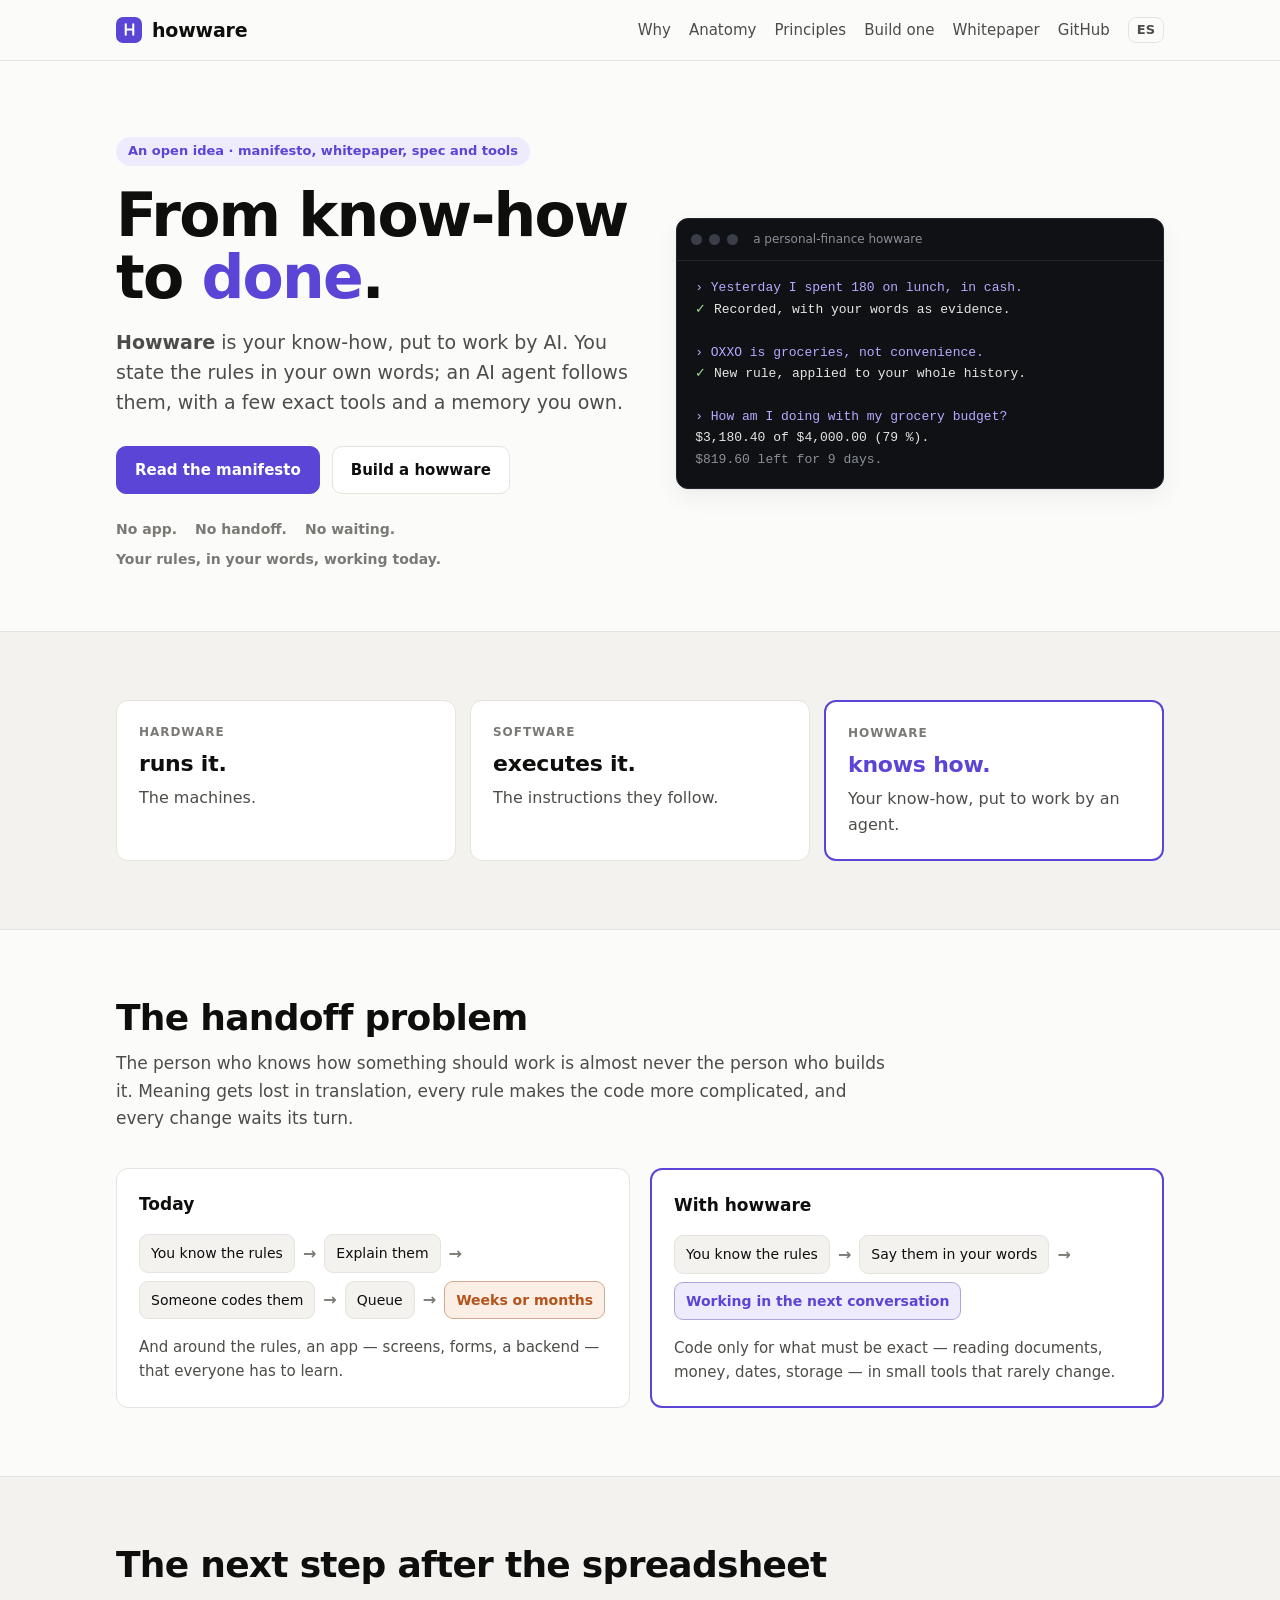
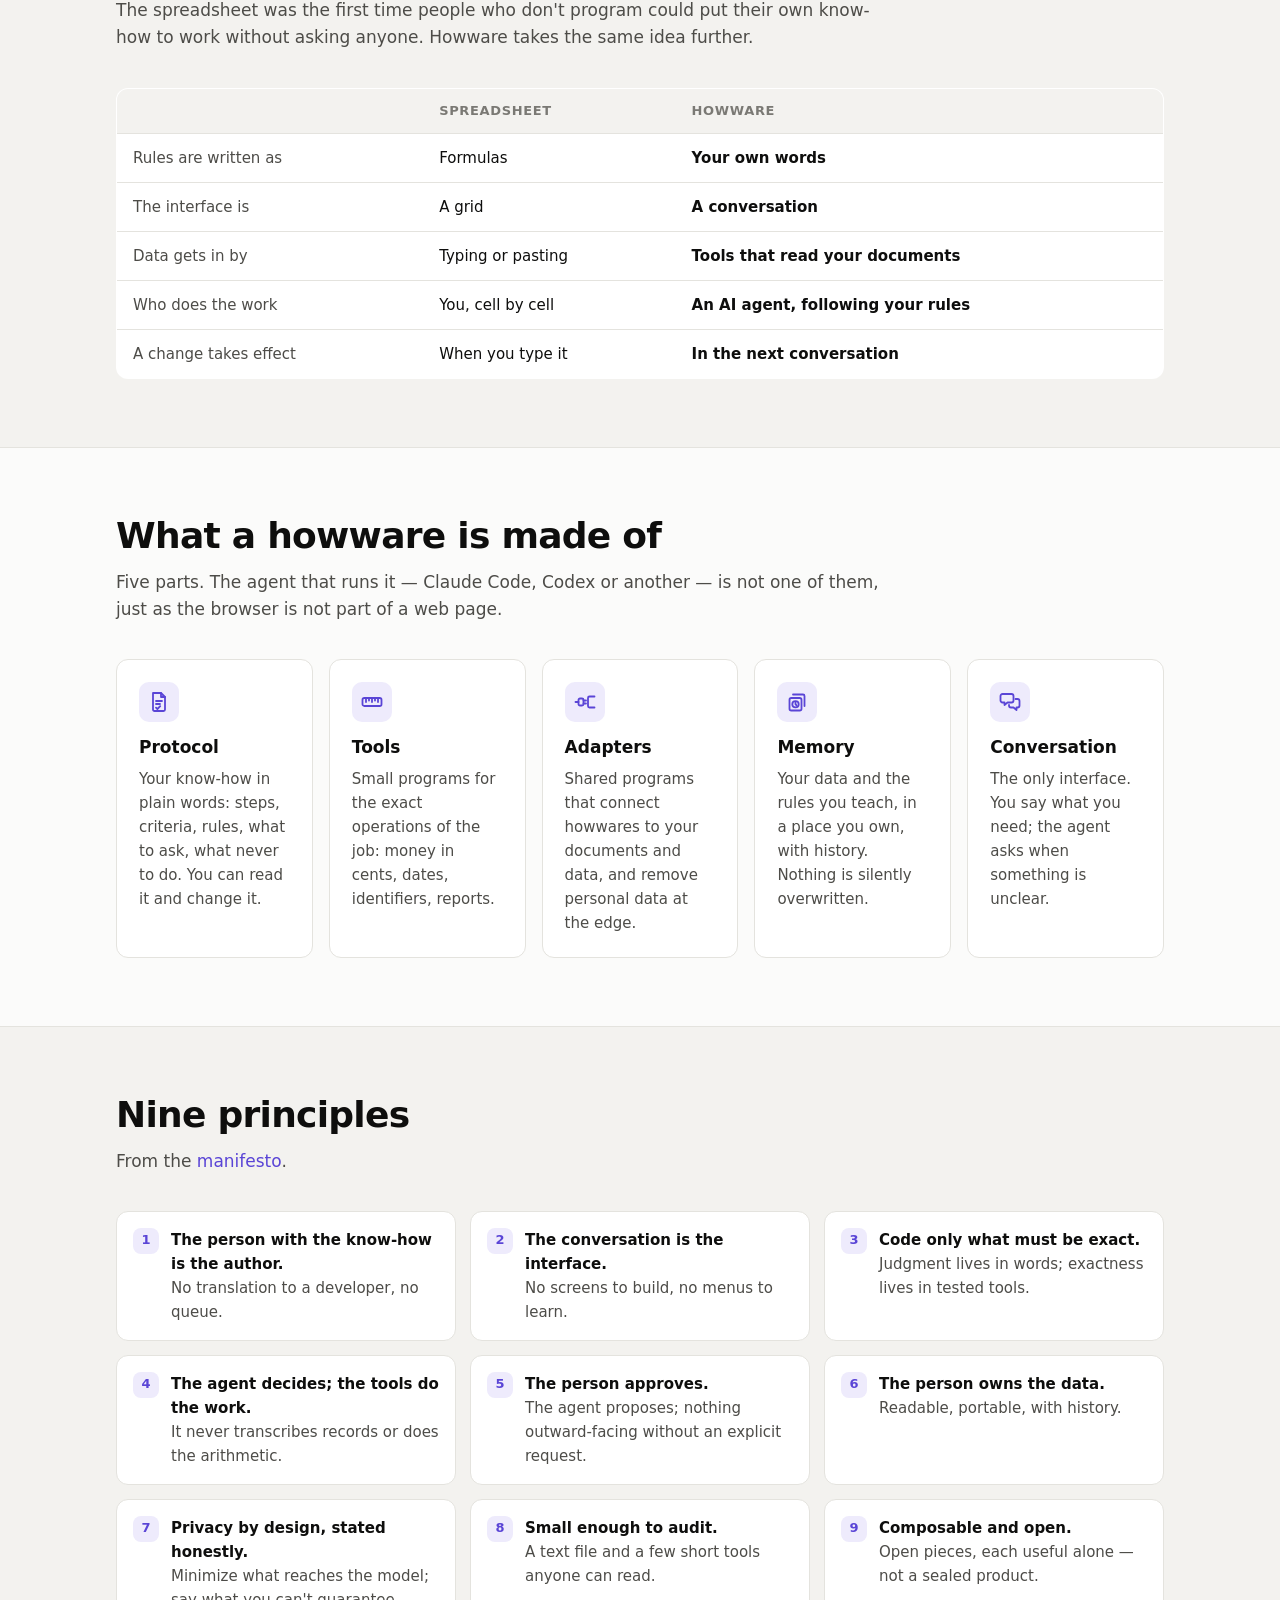
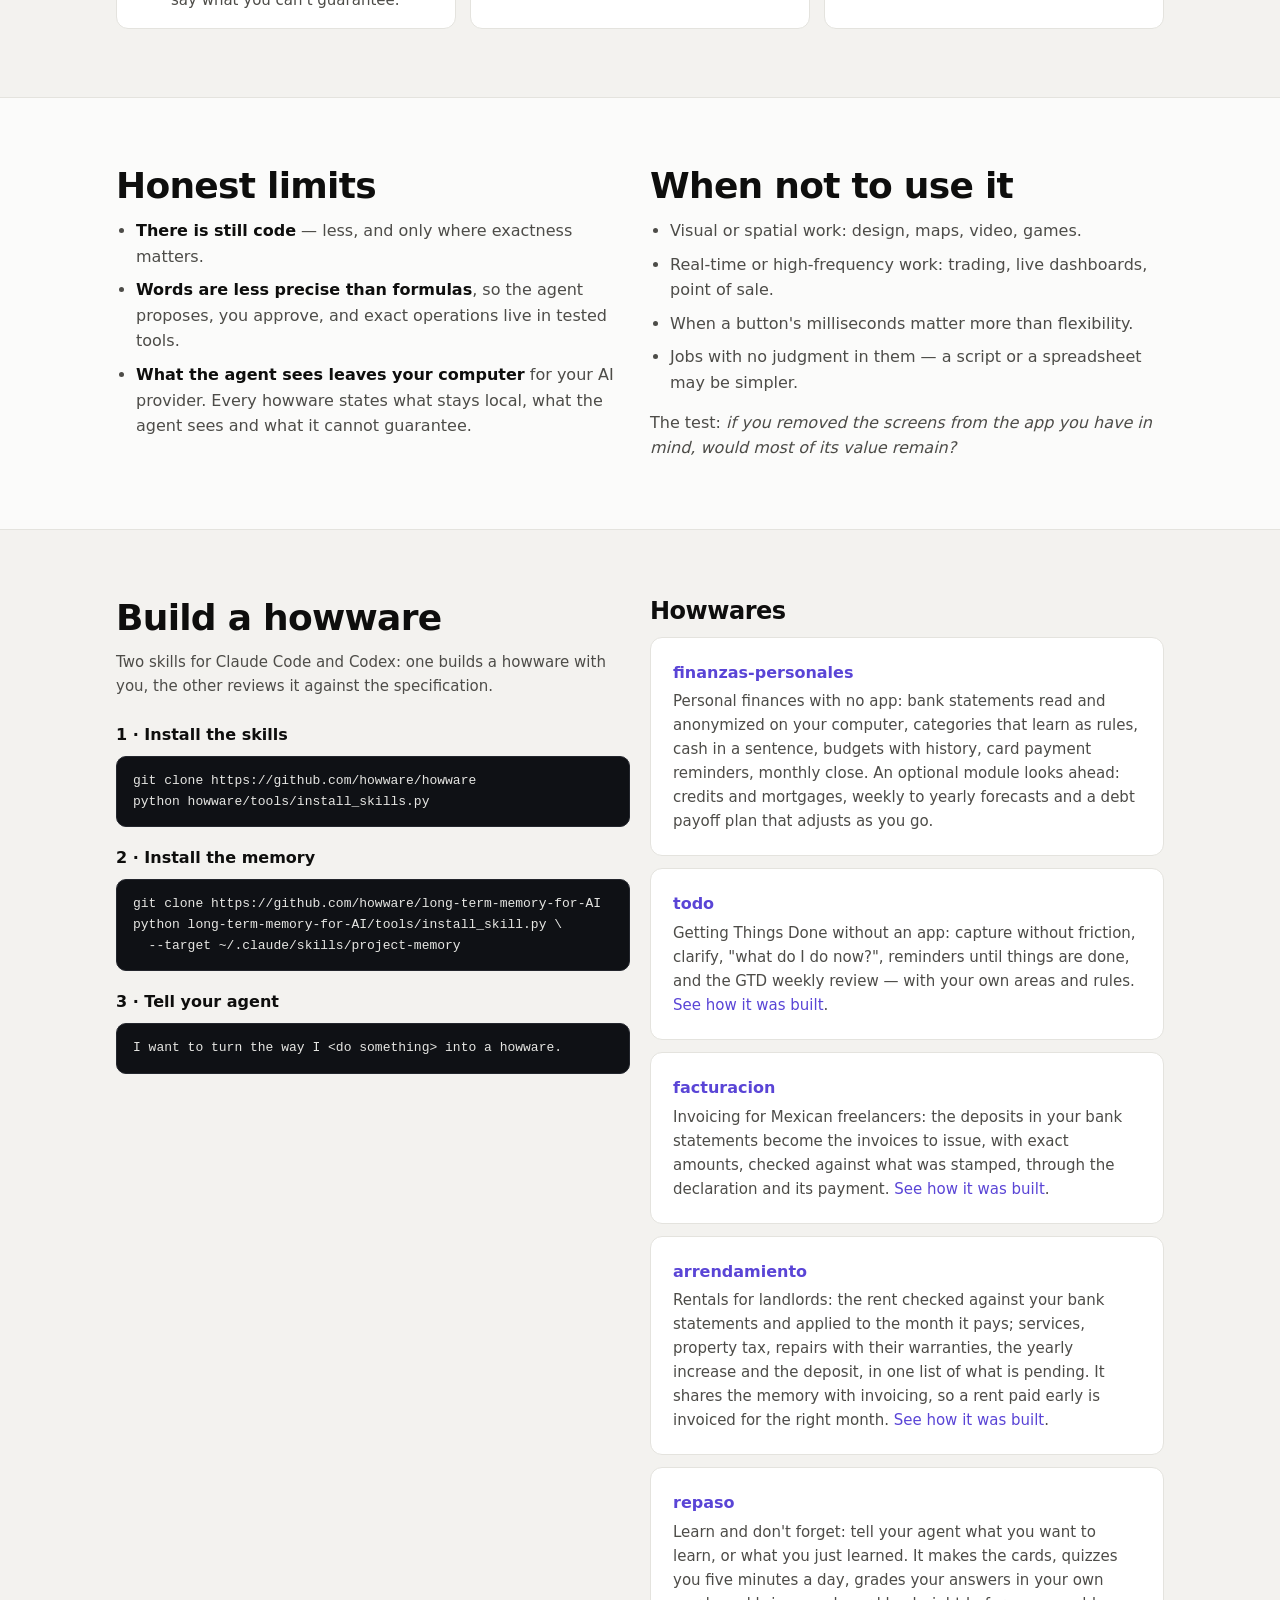
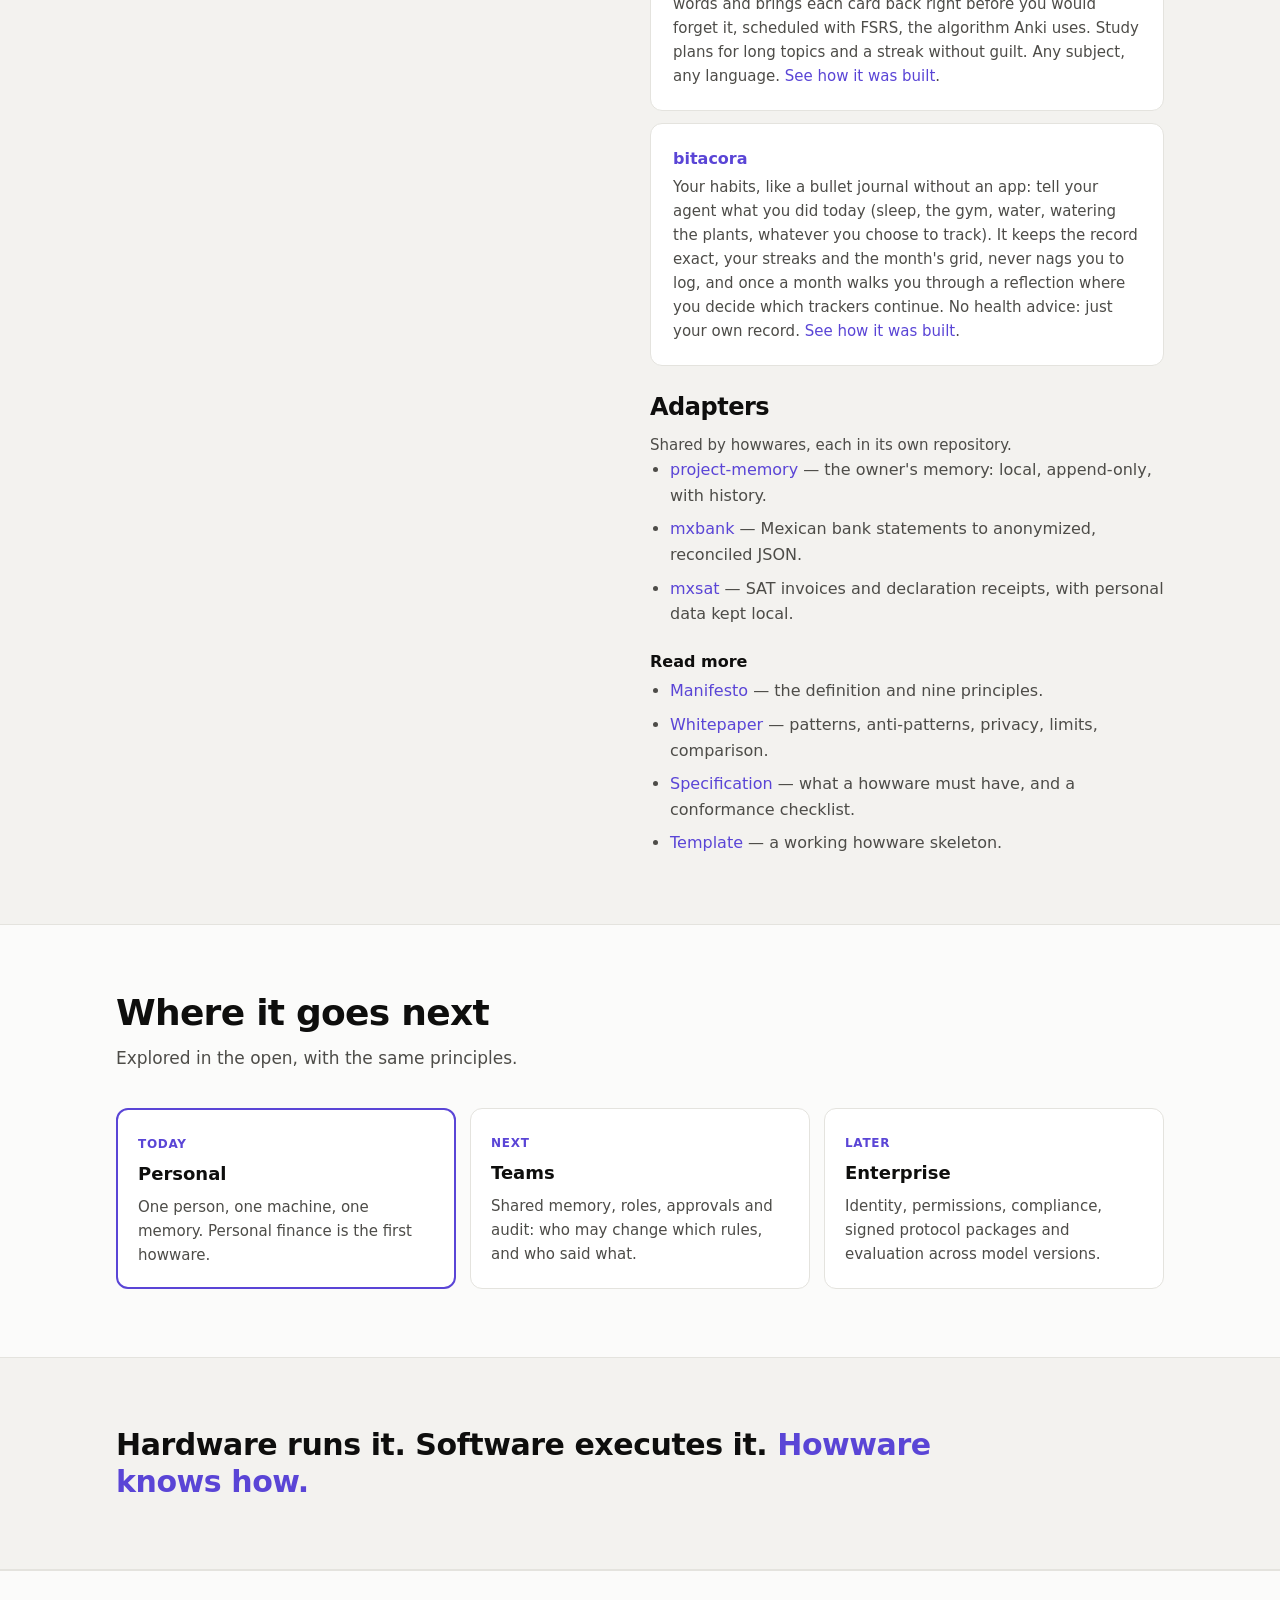
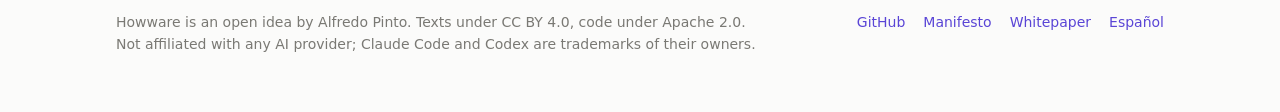
==== commit 7ad546ac: "List the bitacora howware" ====
--- a/index.html
+++ b/index.html
@@ -198,6 +198,10 @@
           <h3><a href="https://github.com/howware/repaso">repaso</a></h3>
           <p>Learn and don't forget: tell your agent what you want to learn, or what you just learned. It makes the cards, quizzes you five minutes a day, grades your answers in your own words and brings each card back right before you would forget it, scheduled with FSRS, the algorithm Anki uses. Study plans for long topics and a streak without guilt. Any subject, any language. <a href="https://github.com/howware/repaso/blob/main/docs/building.md">See how it was built</a>.</p>
         </div>
+        <div class="card" style="margin-top:12px">
+          <h3><a href="https://github.com/howware/bitacora">bitacora</a></h3>
+          <p>Your habits, like a bullet journal without an app: tell your agent what you did today (sleep, the gym, water, watering the plants, whatever you choose to track). It keeps the record exact, your streaks and the month's grid, never nags you to log, and once a month walks you through a reflection where you decide which trackers continue. No health advice: just your own record. <a href="https://github.com/howware/bitacora/blob/main/docs/building.md">See how it was built</a>.</p>
+        </div>
         <h2 style="font-size:24px;margin-top:28px">Adapters</h2>
         <p class="sub" style="margin-bottom:0">Shared by howwares, each in its own repository.</p>
         <ul class="plain">
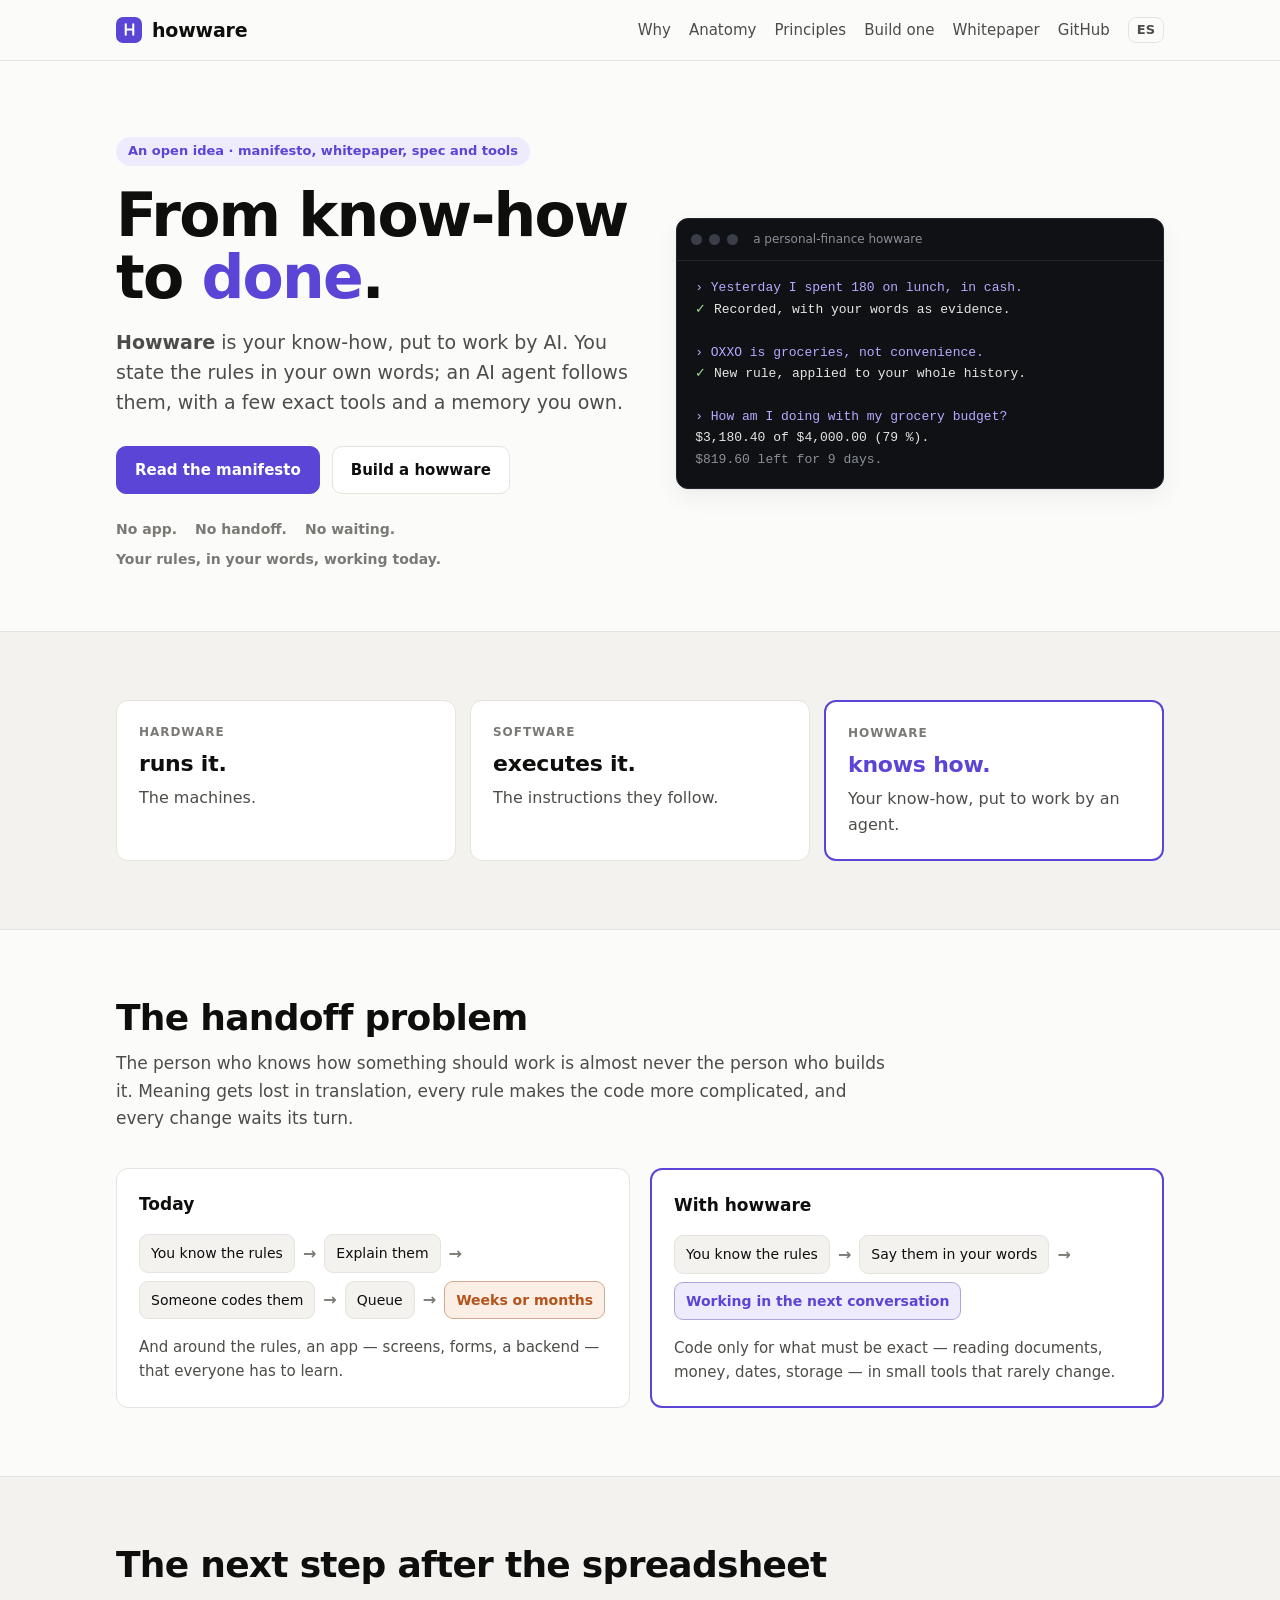
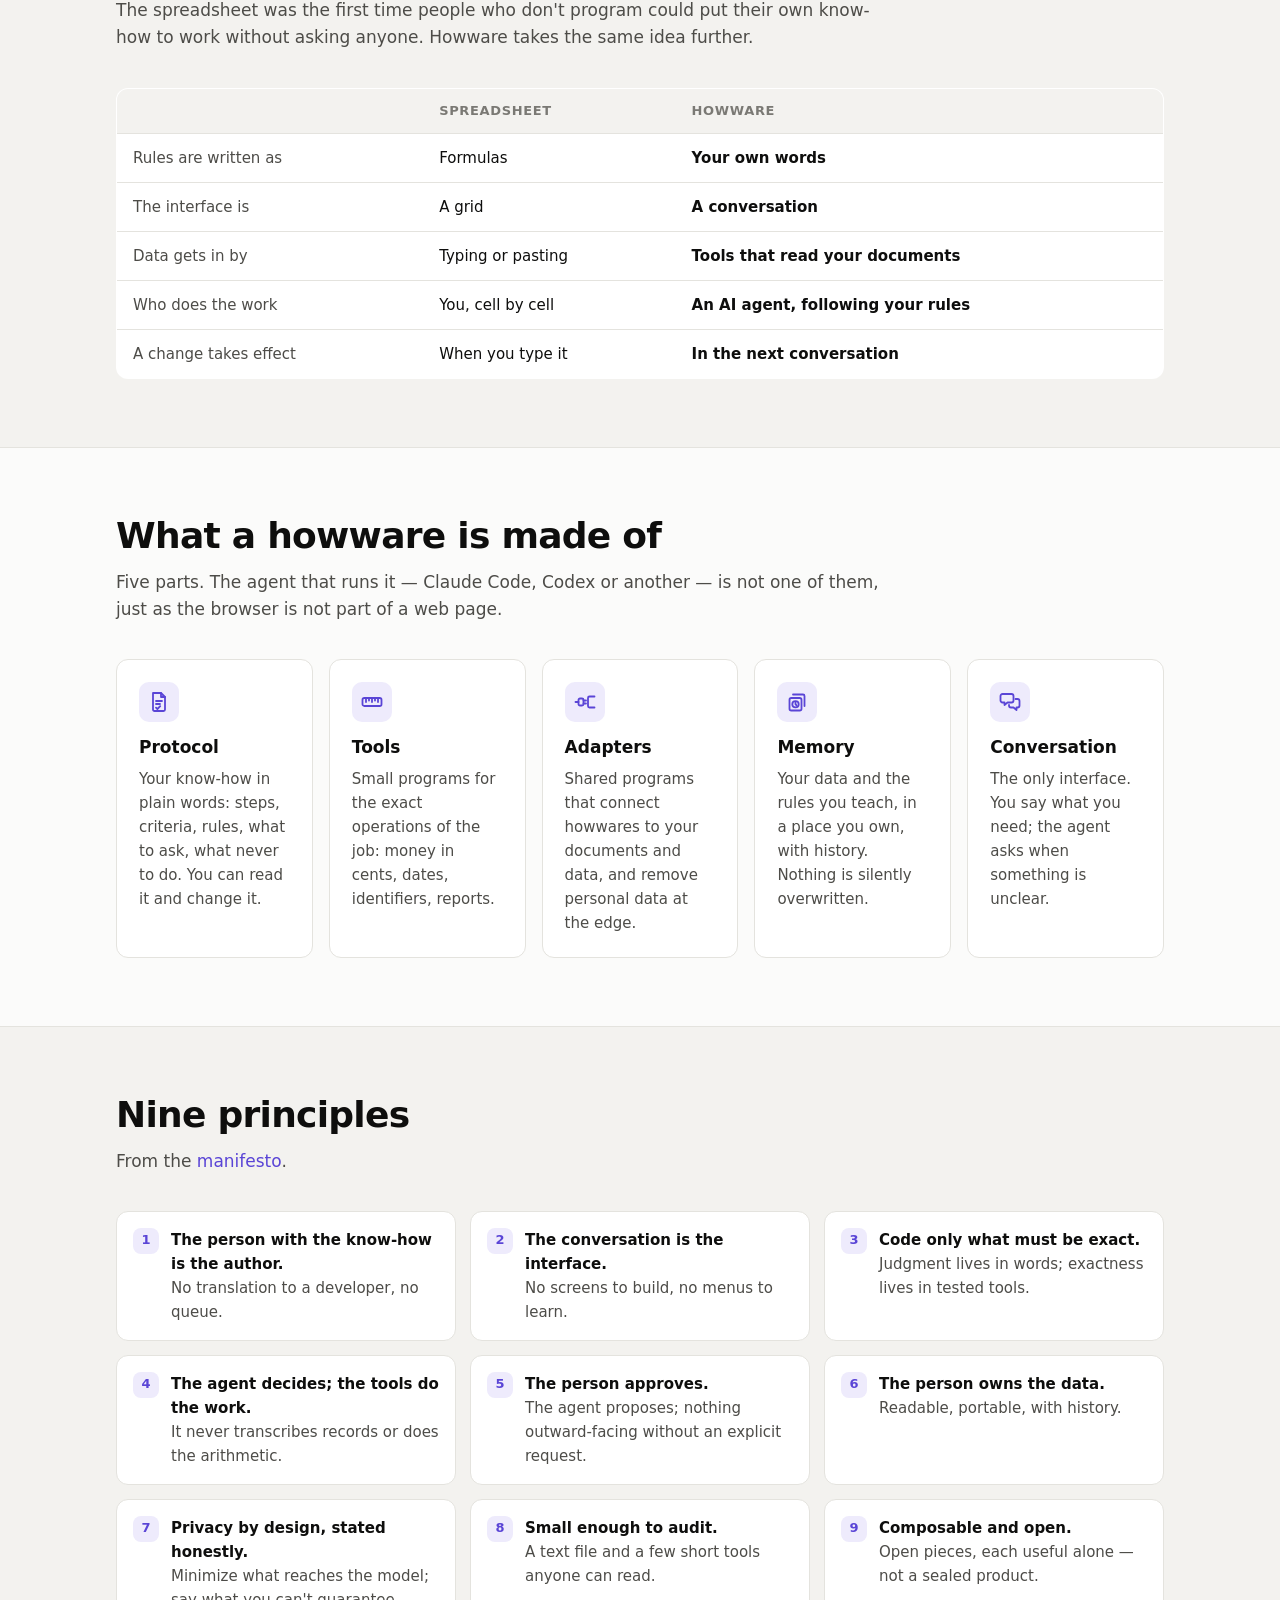
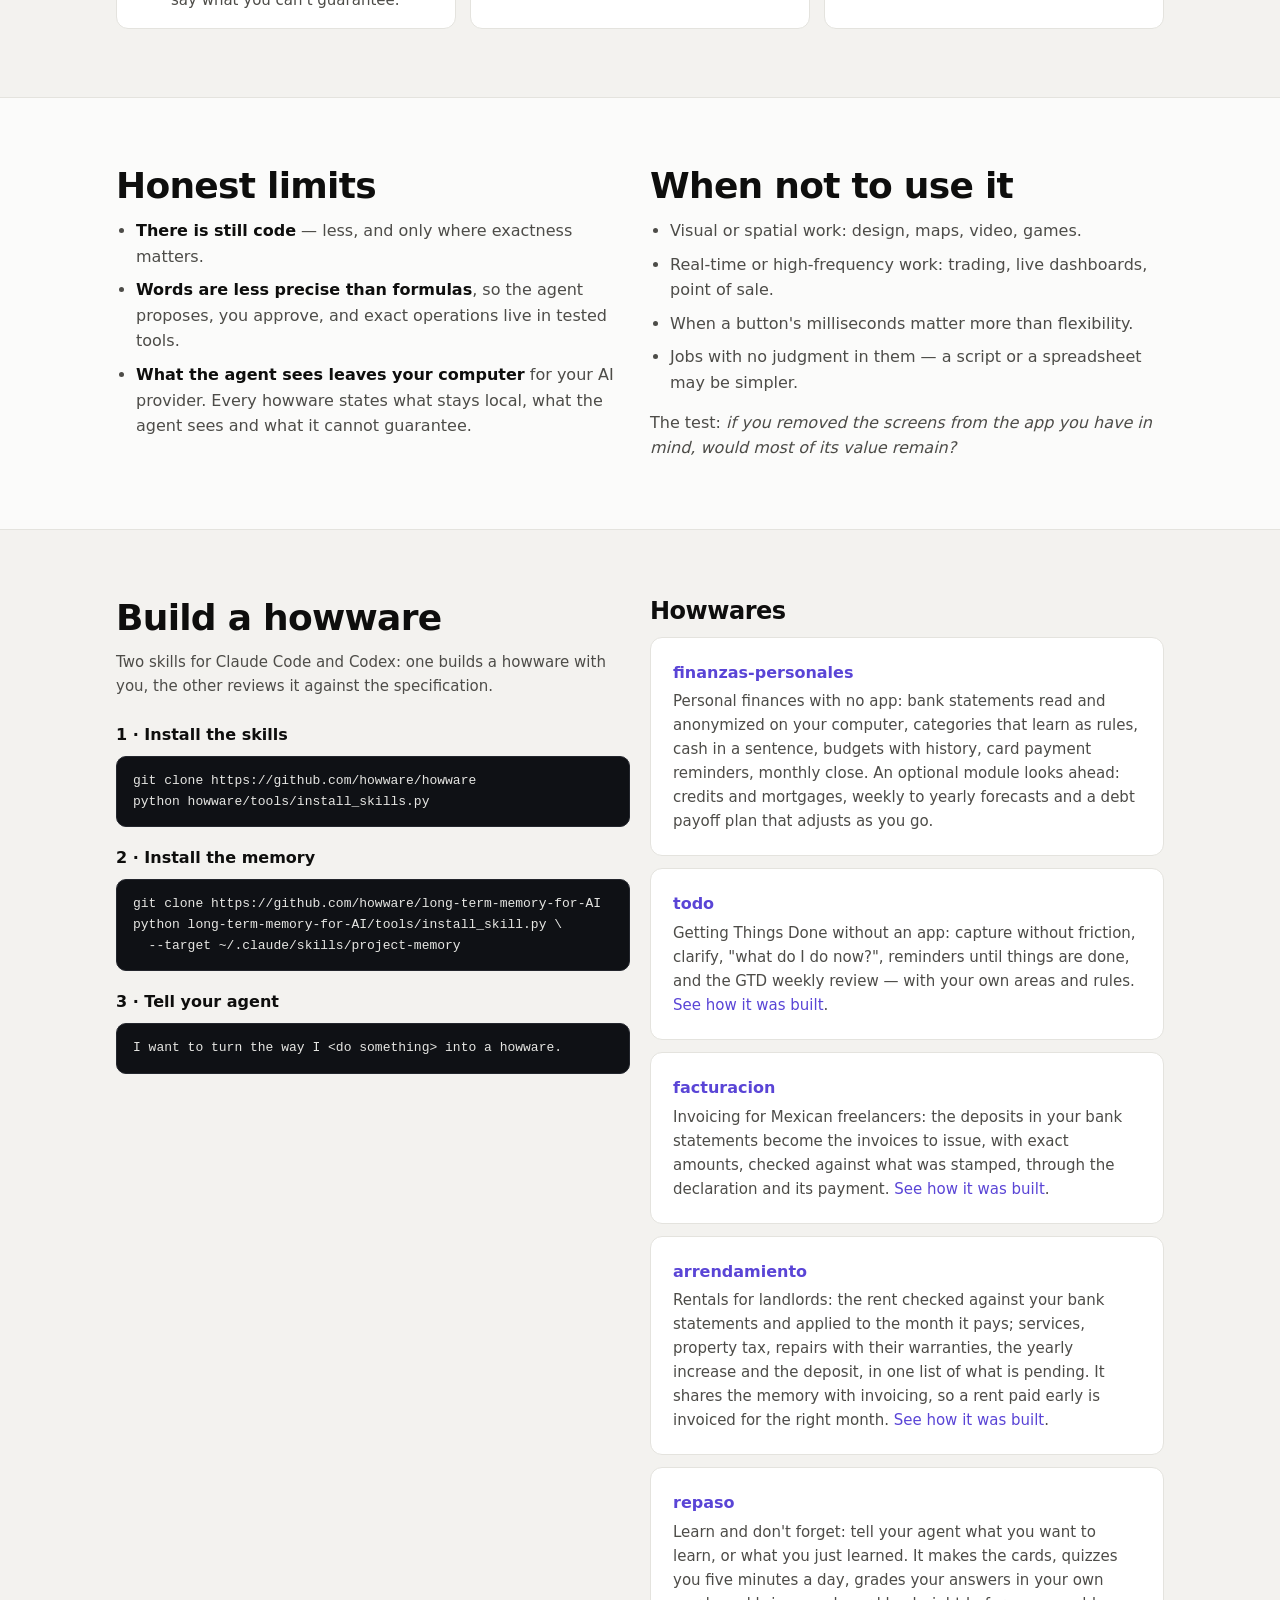
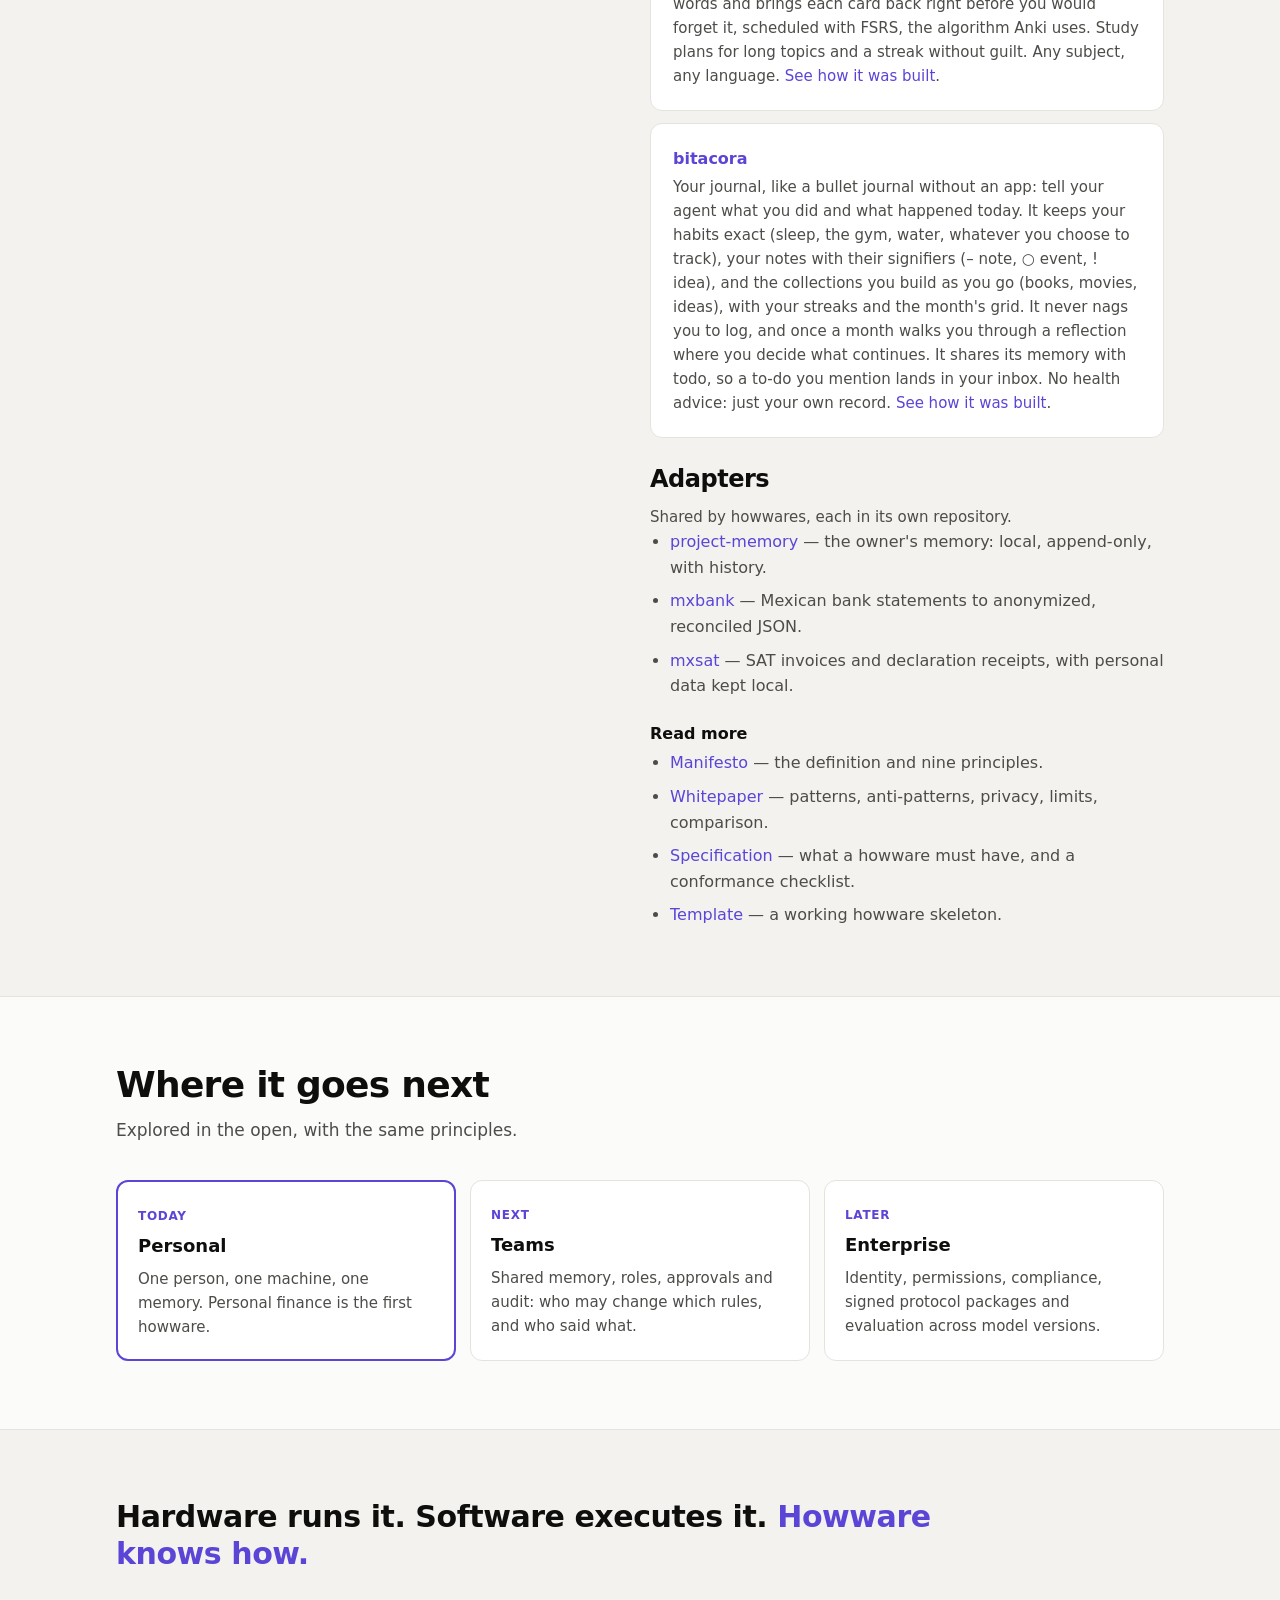
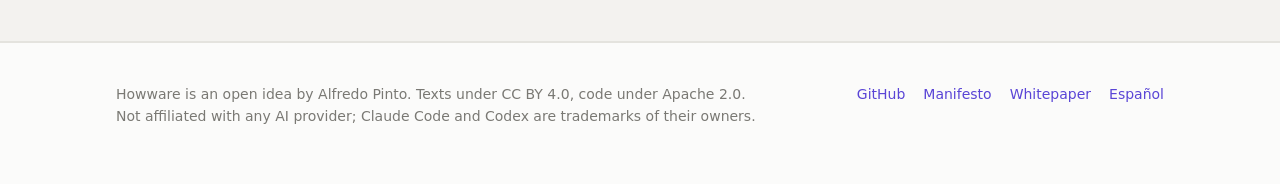
==== commit 876a2287: "bitacora 0.2: notes, collections and a memory shared with todo" ====
--- a/index.html
+++ b/index.html
@@ -200,7 +200,7 @@
         </div>
         <div class="card" style="margin-top:12px">
           <h3><a href="https://github.com/howware/bitacora">bitacora</a></h3>
-          <p>Your habits, like a bullet journal without an app: tell your agent what you did today (sleep, the gym, water, watering the plants, whatever you choose to track). It keeps the record exact, your streaks and the month's grid, never nags you to log, and once a month walks you through a reflection where you decide which trackers continue. No health advice: just your own record. <a href="https://github.com/howware/bitacora/blob/main/docs/building.md">See how it was built</a>.</p>
+          <p>Your journal, like a bullet journal without an app: tell your agent what you did and what happened today. It keeps your habits exact (sleep, the gym, water, whatever you choose to track), your notes with their signifiers (– note, ○ event, ! idea), and the collections you build as you go (books, movies, ideas), with your streaks and the month's grid. It never nags you to log, and once a month walks you through a reflection where you decide what continues. It shares its memory with todo, so a to-do you mention lands in your inbox. No health advice: just your own record. <a href="https://github.com/howware/bitacora/blob/main/docs/building.md">See how it was built</a>.</p>
         </div>
         <h2 style="font-size:24px;margin-top:28px">Adapters</h2>
         <p class="sub" style="margin-bottom:0">Shared by howwares, each in its own repository.</p>
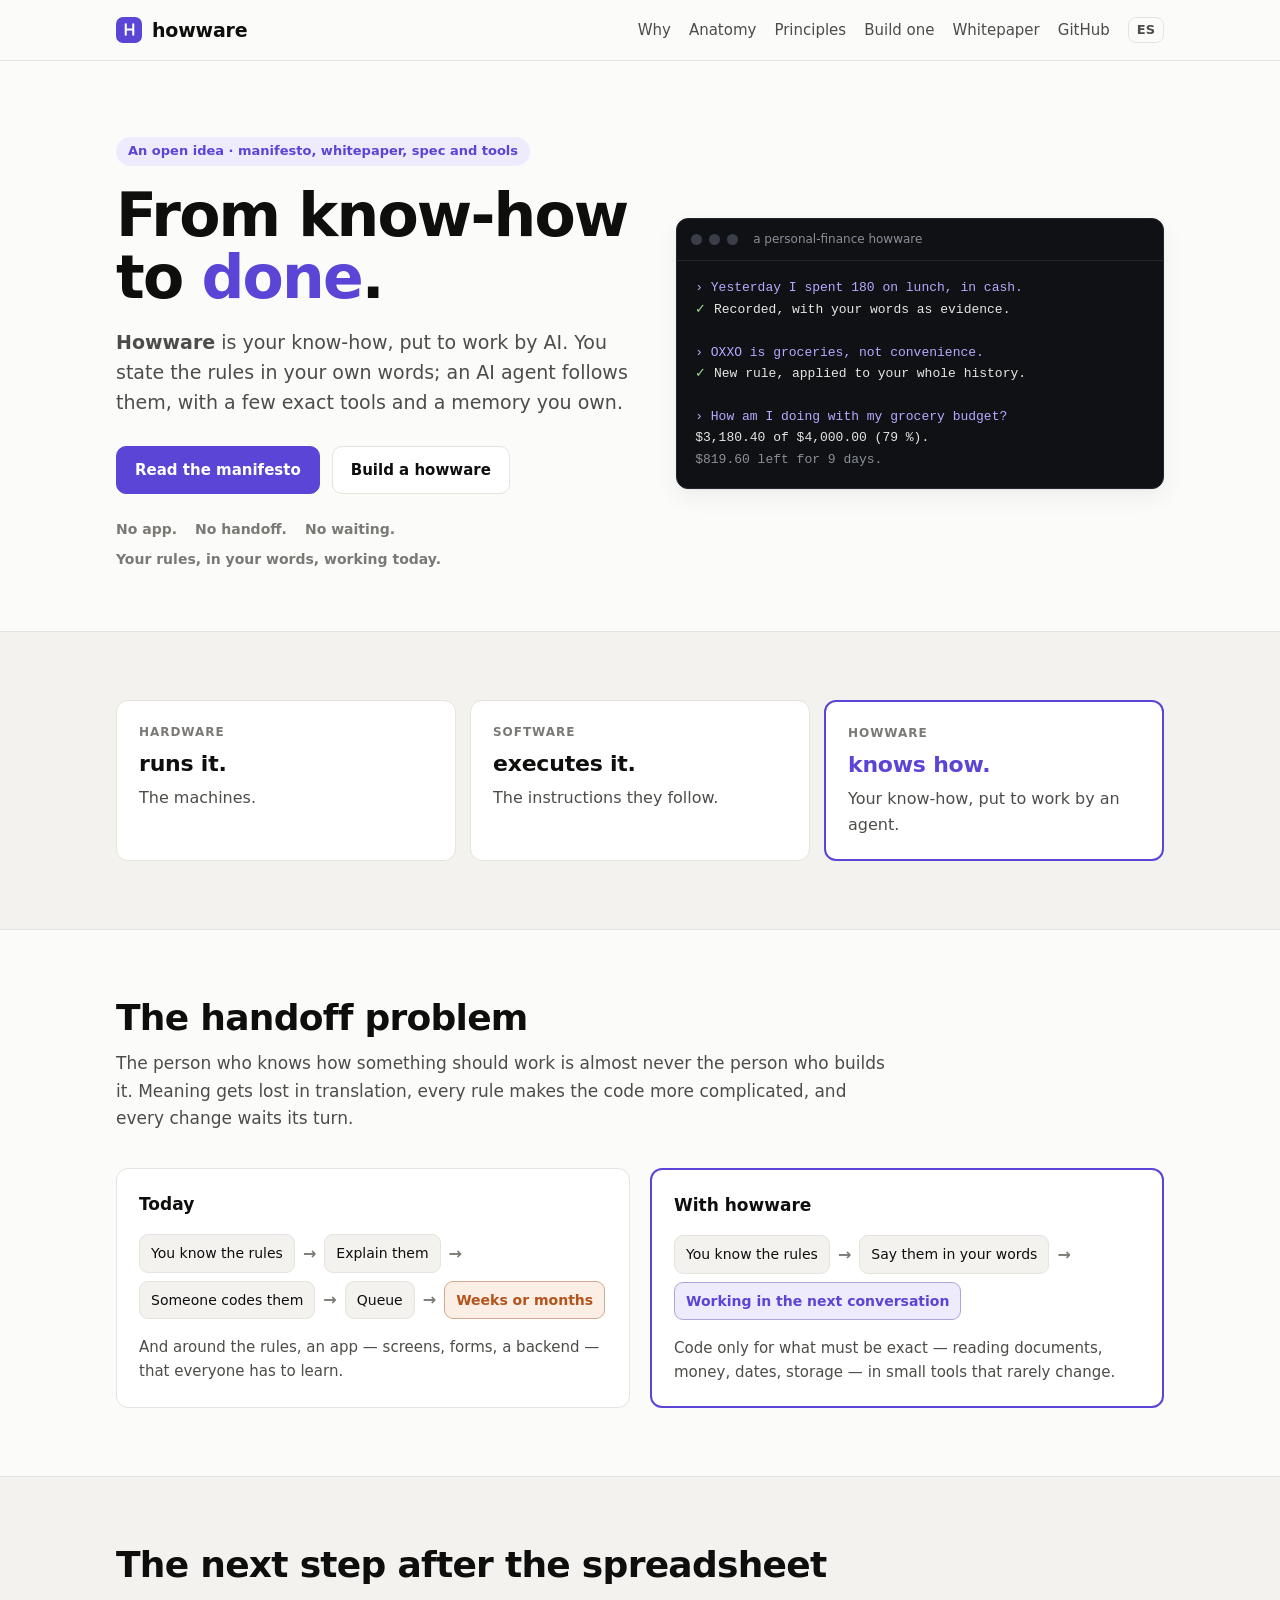
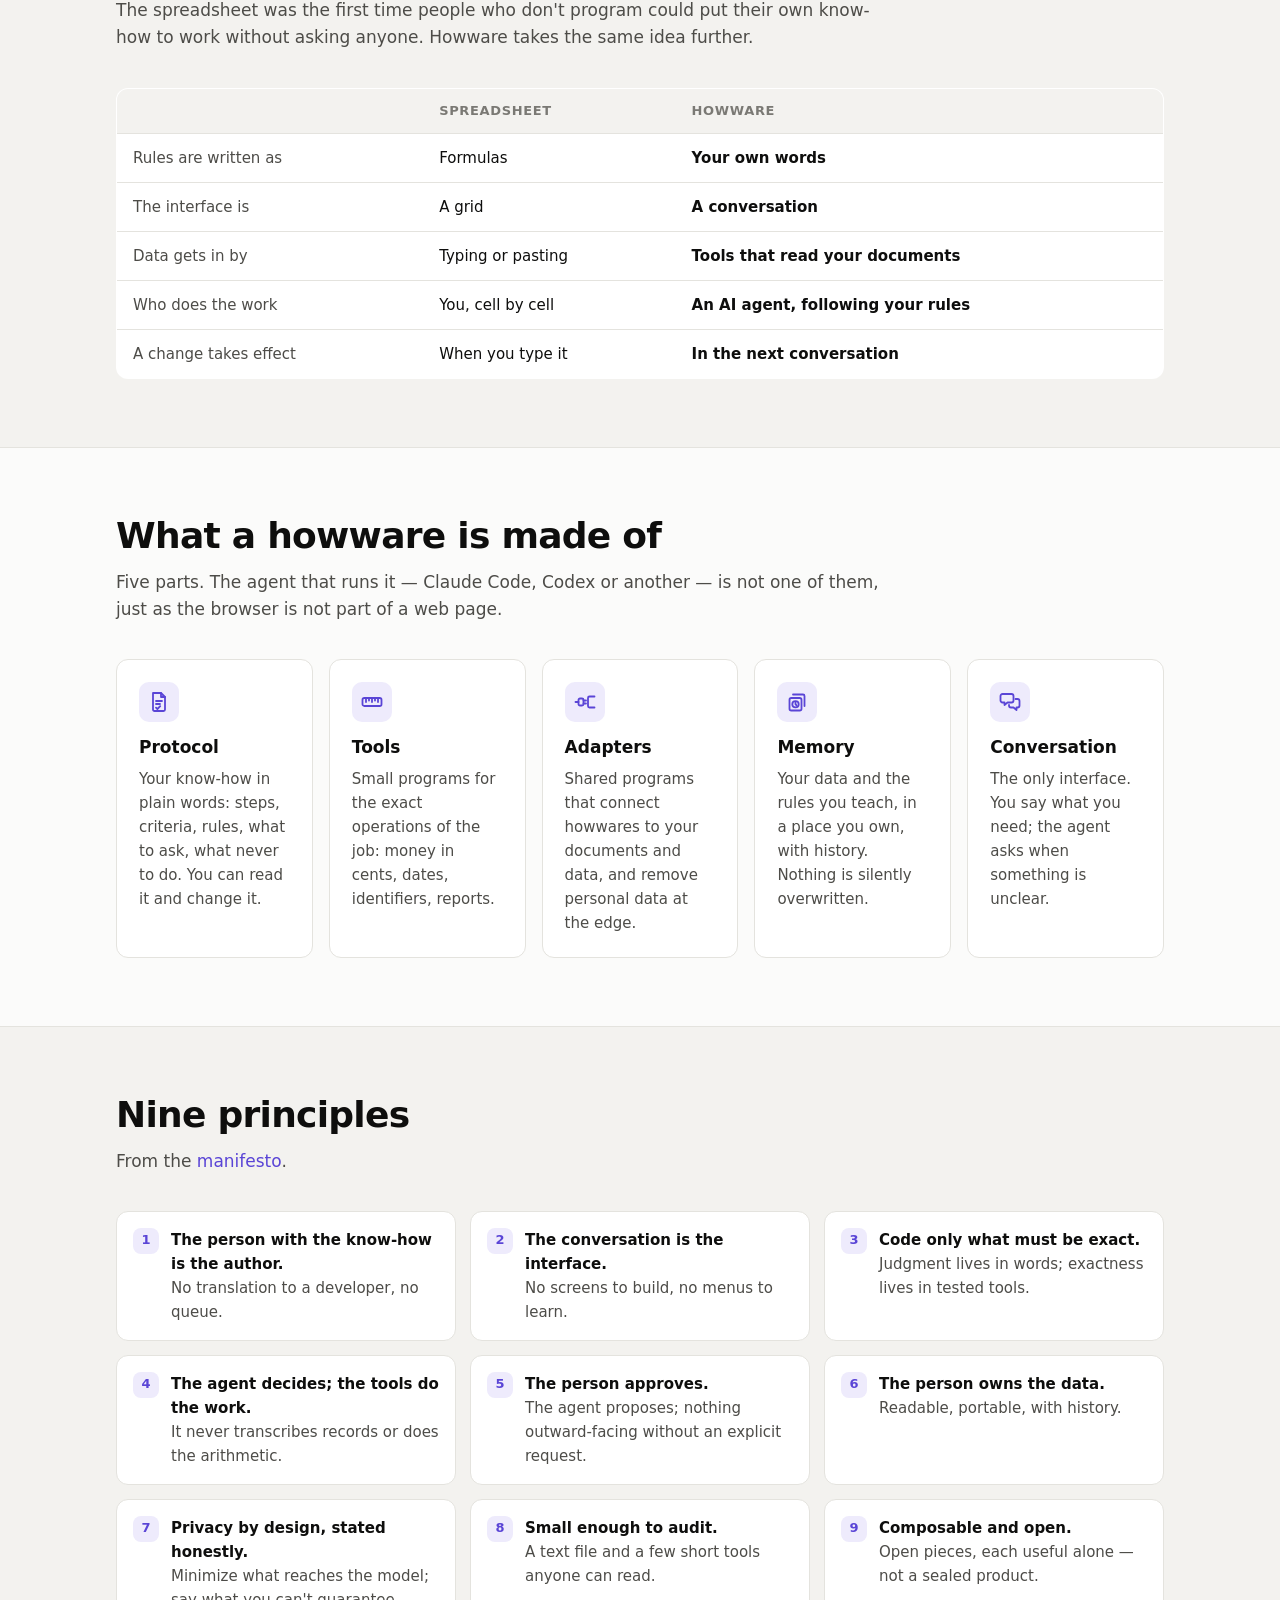
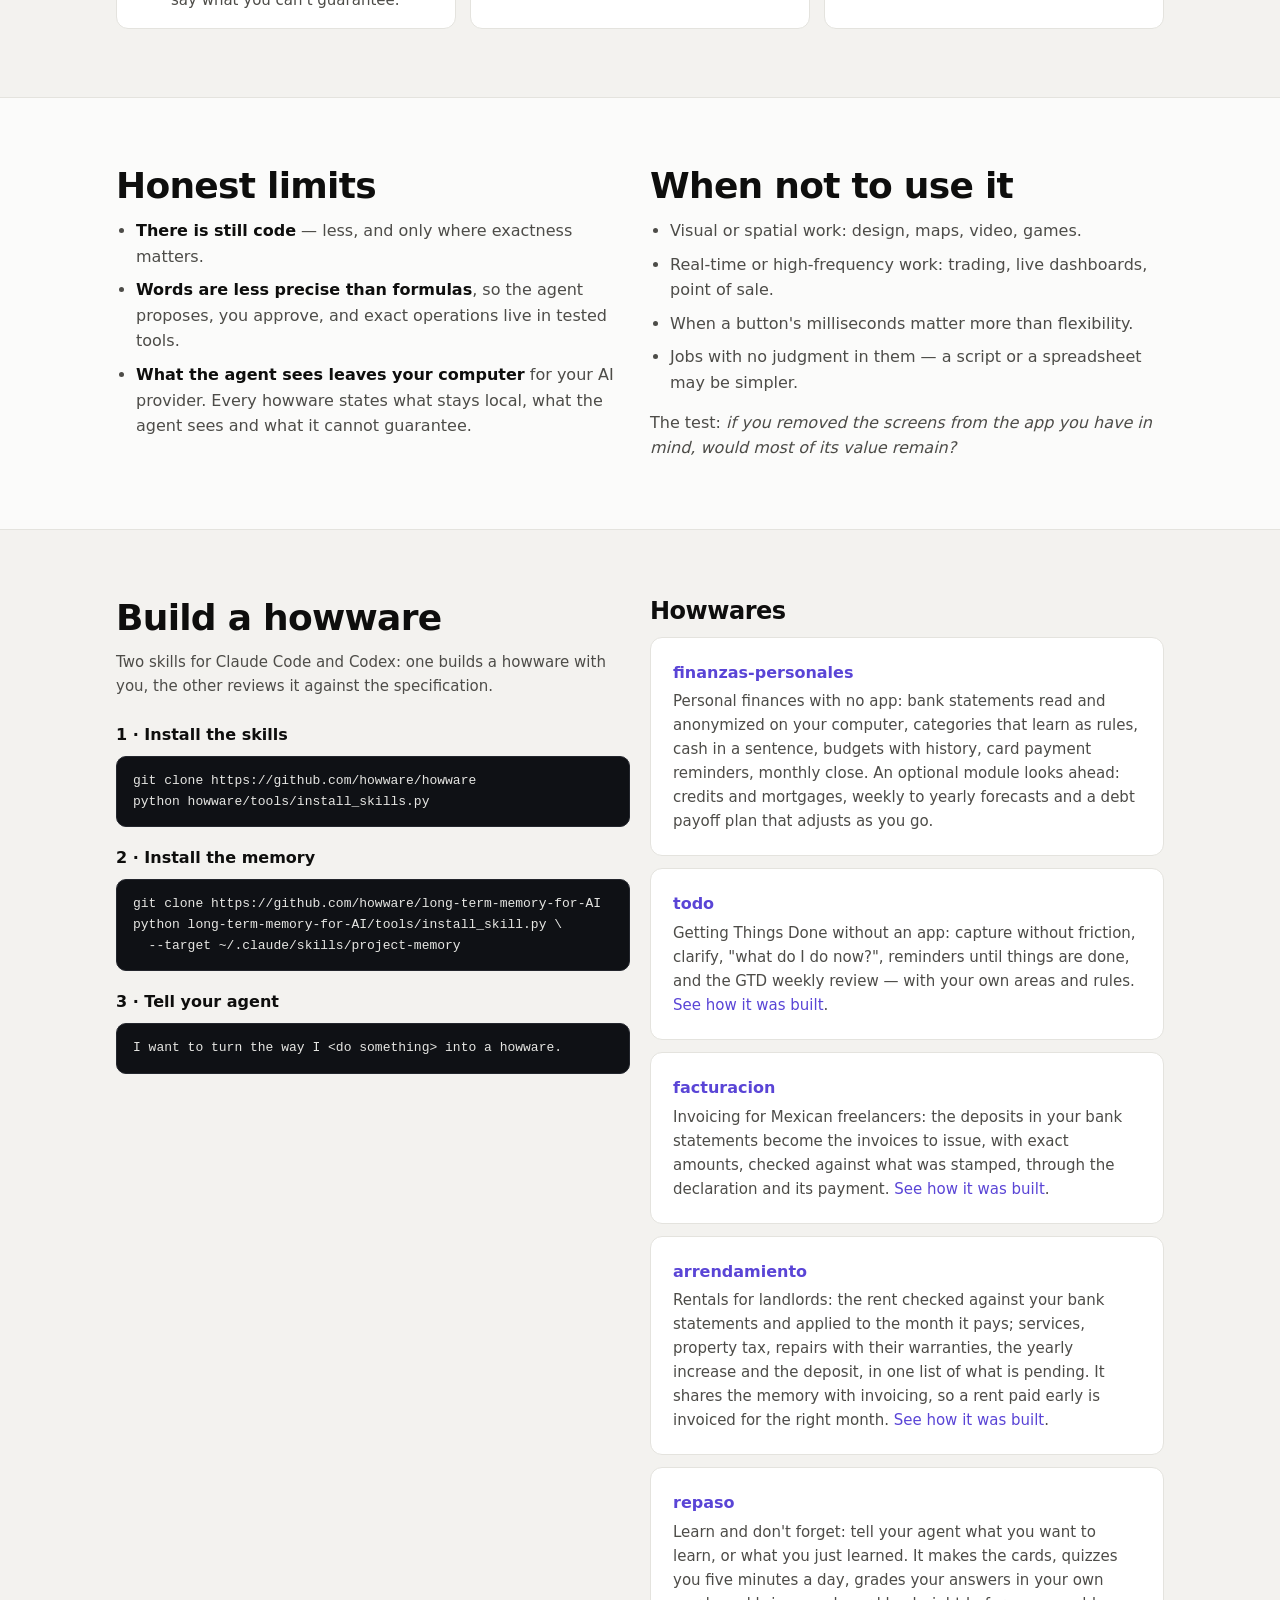
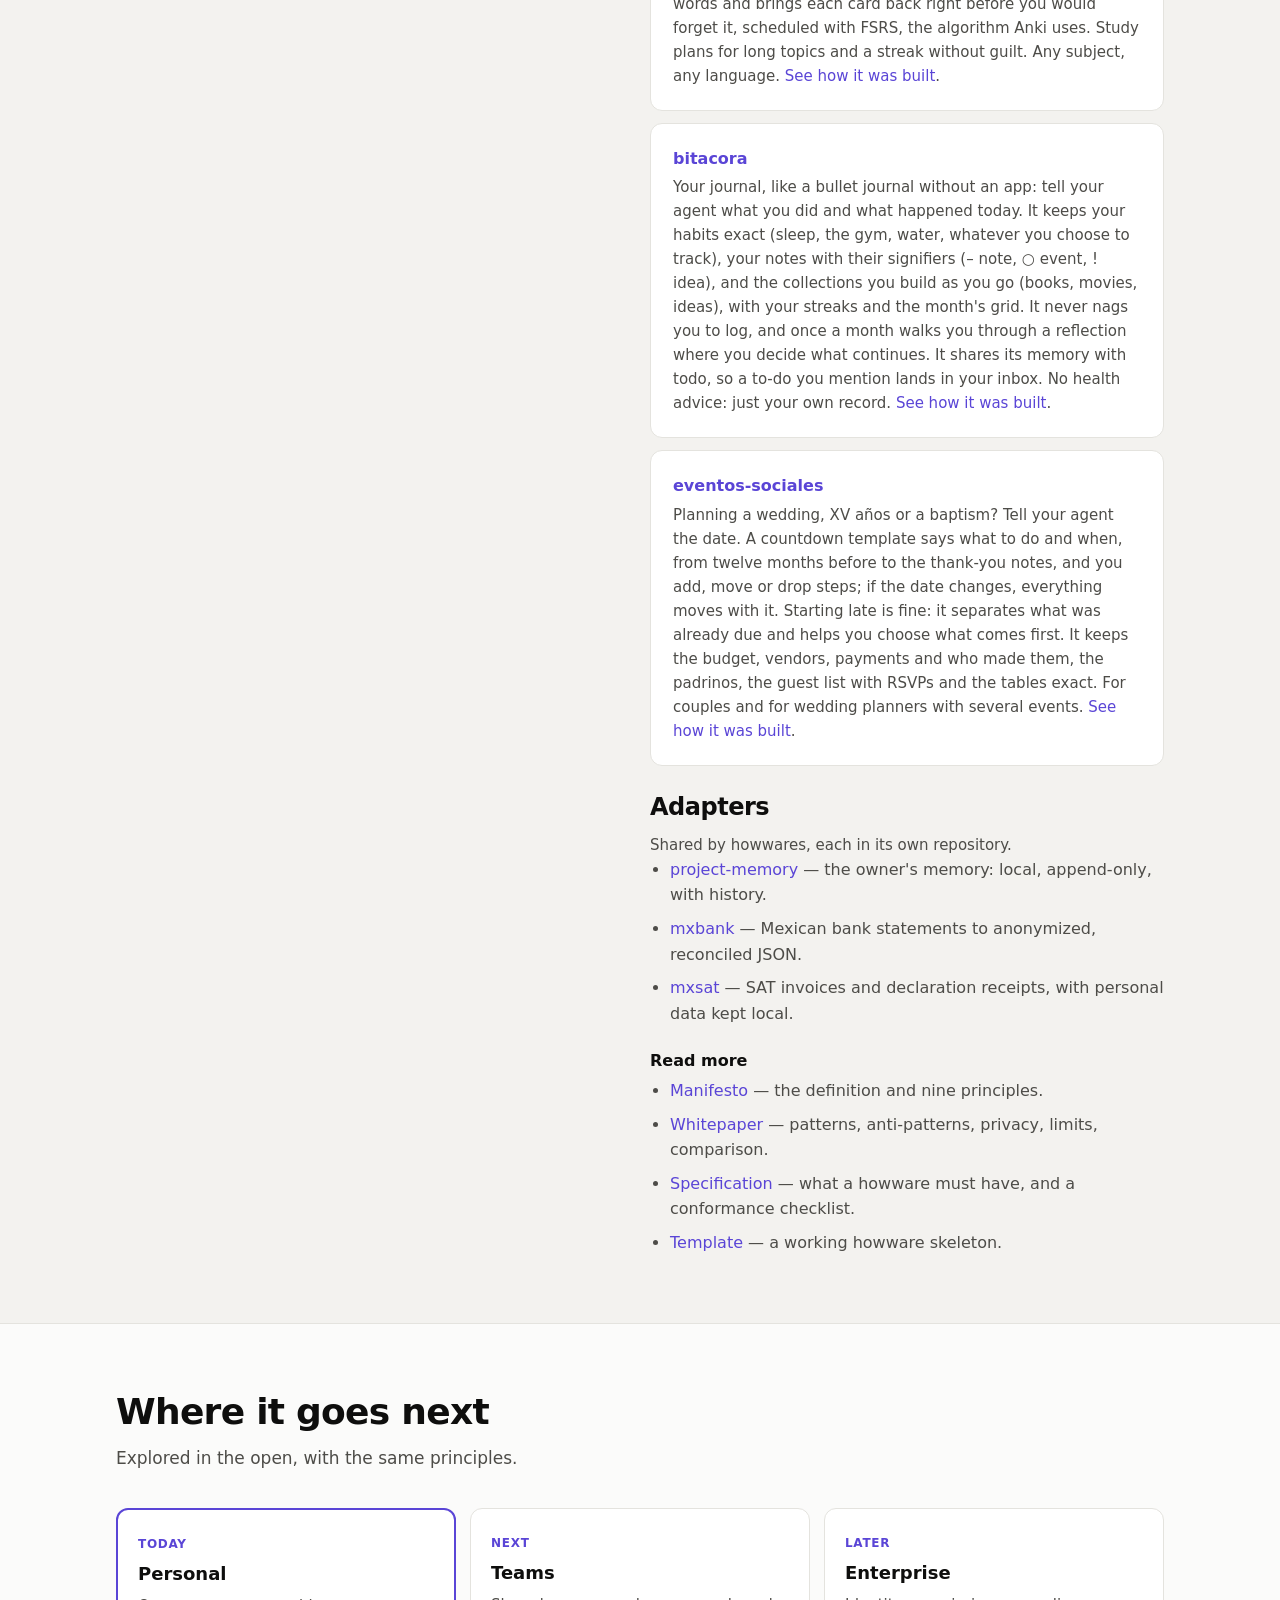
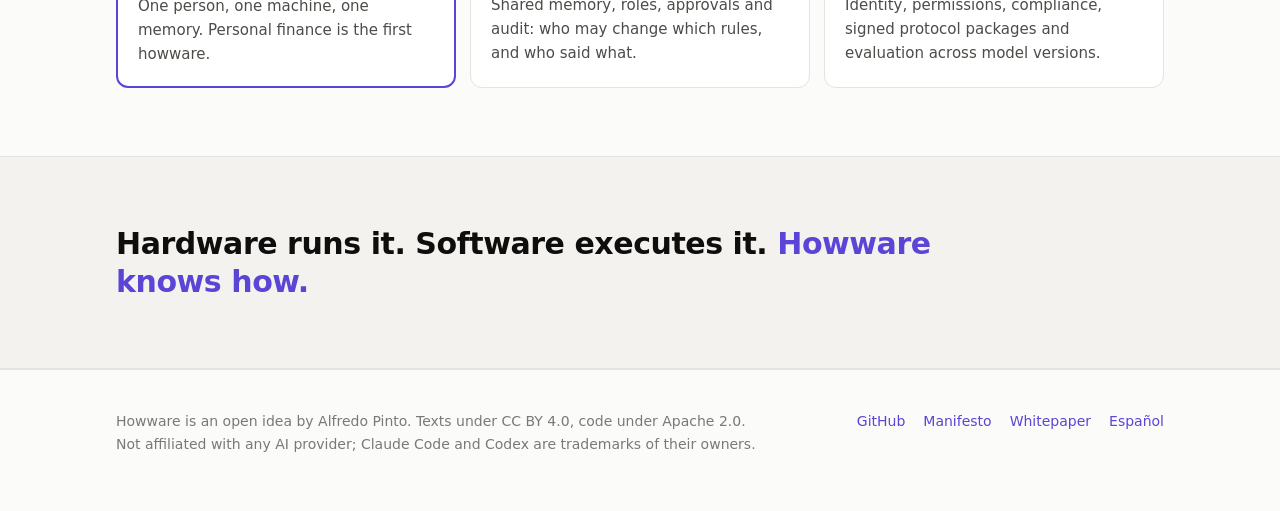
==== commit de925526: "List the eventos-sociales howware" ====
--- a/index.html
+++ b/index.html
@@ -202,6 +202,10 @@
           <h3><a href="https://github.com/howware/bitacora">bitacora</a></h3>
           <p>Your journal, like a bullet journal without an app: tell your agent what you did and what happened today. It keeps your habits exact (sleep, the gym, water, whatever you choose to track), your notes with their signifiers (– note, ○ event, ! idea), and the collections you build as you go (books, movies, ideas), with your streaks and the month's grid. It never nags you to log, and once a month walks you through a reflection where you decide what continues. It shares its memory with todo, so a to-do you mention lands in your inbox. No health advice: just your own record. <a href="https://github.com/howware/bitacora/blob/main/docs/building.md">See how it was built</a>.</p>
         </div>
+        <div class="card" style="margin-top:12px">
+          <h3><a href="https://github.com/howware/eventos-sociales">eventos-sociales</a></h3>
+          <p>Planning a wedding, XV años or a baptism? Tell your agent the date. A countdown template says what to do and when, from twelve months before to the thank-you notes, and you add, move or drop steps; if the date changes, everything moves with it. Starting late is fine: it separates what was already due and helps you choose what comes first. It keeps the budget, vendors, payments and who made them, the padrinos, the guest list with RSVPs and the tables exact. For couples and for wedding planners with several events. <a href="https://github.com/howware/eventos-sociales/blob/main/docs/building.md">See how it was built</a>.</p>
+        </div>
         <h2 style="font-size:24px;margin-top:28px">Adapters</h2>
         <p class="sub" style="margin-bottom:0">Shared by howwares, each in its own repository.</p>
         <ul class="plain">
